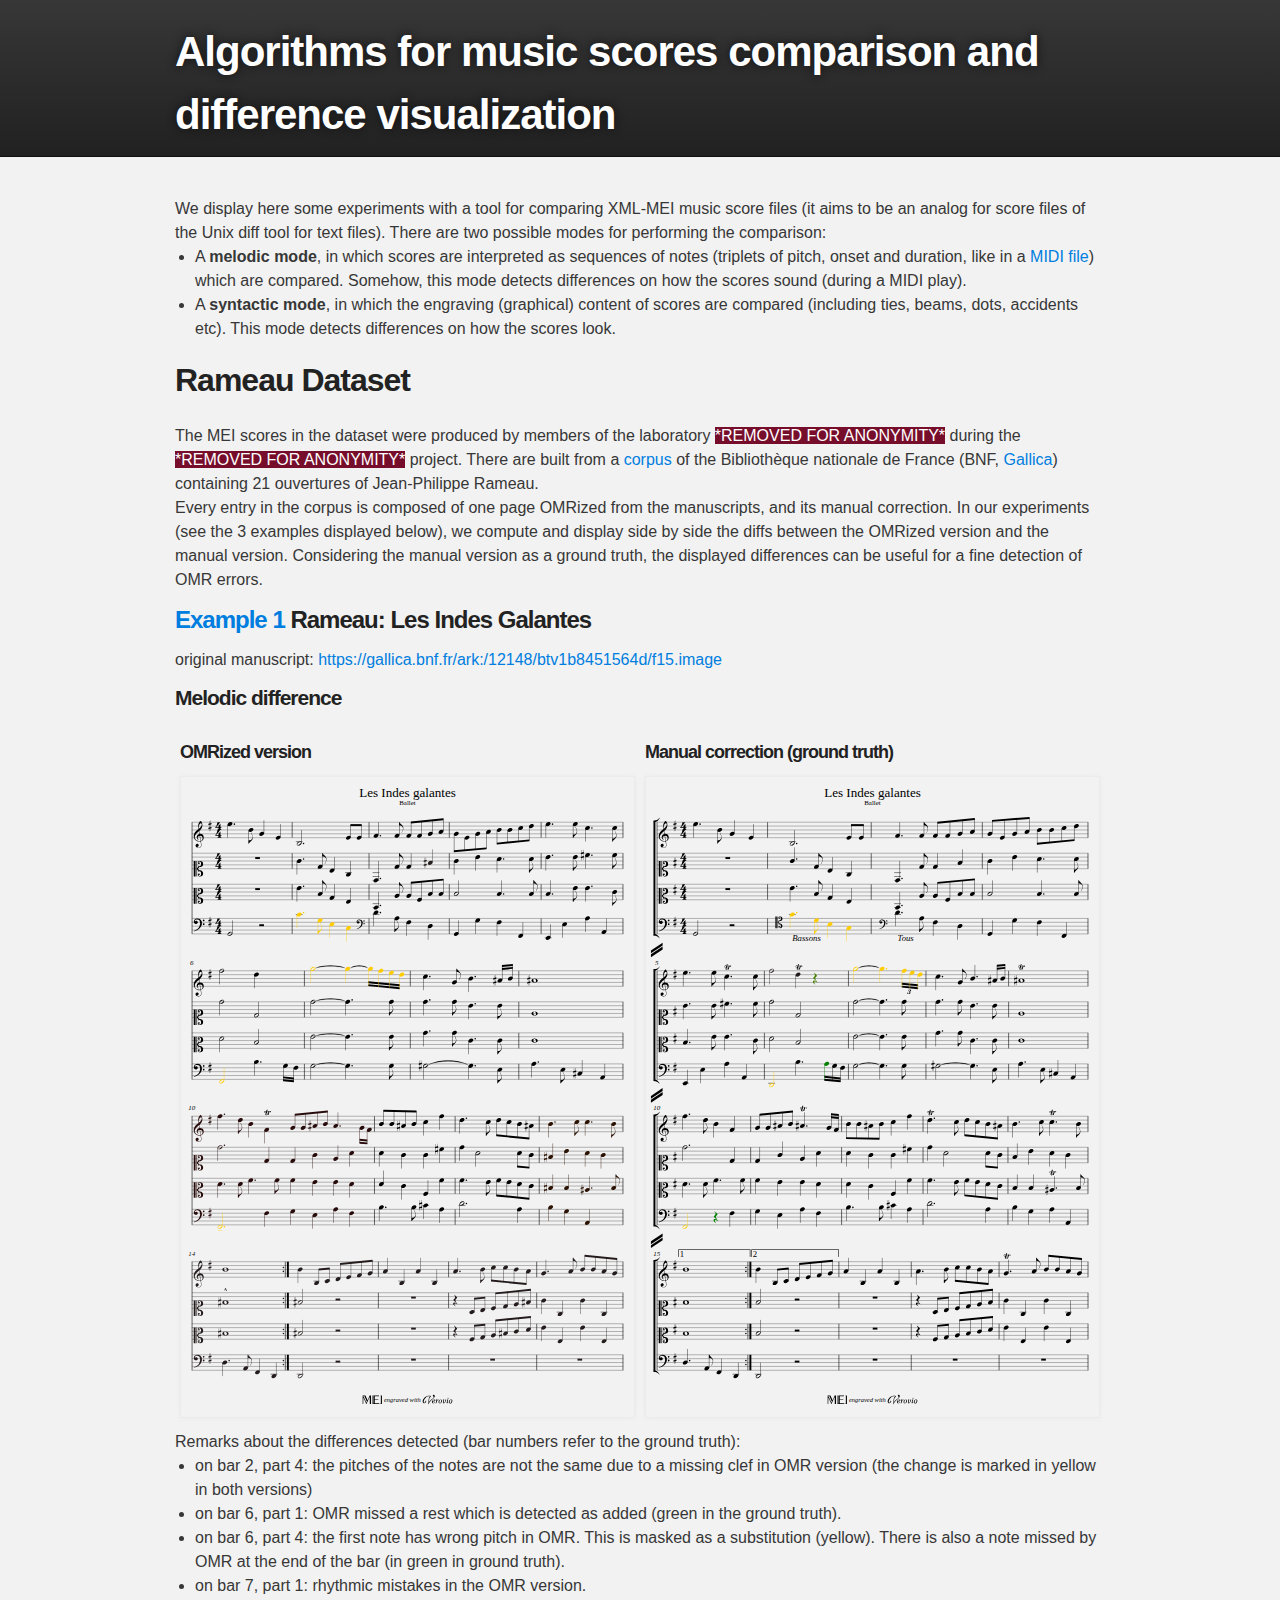
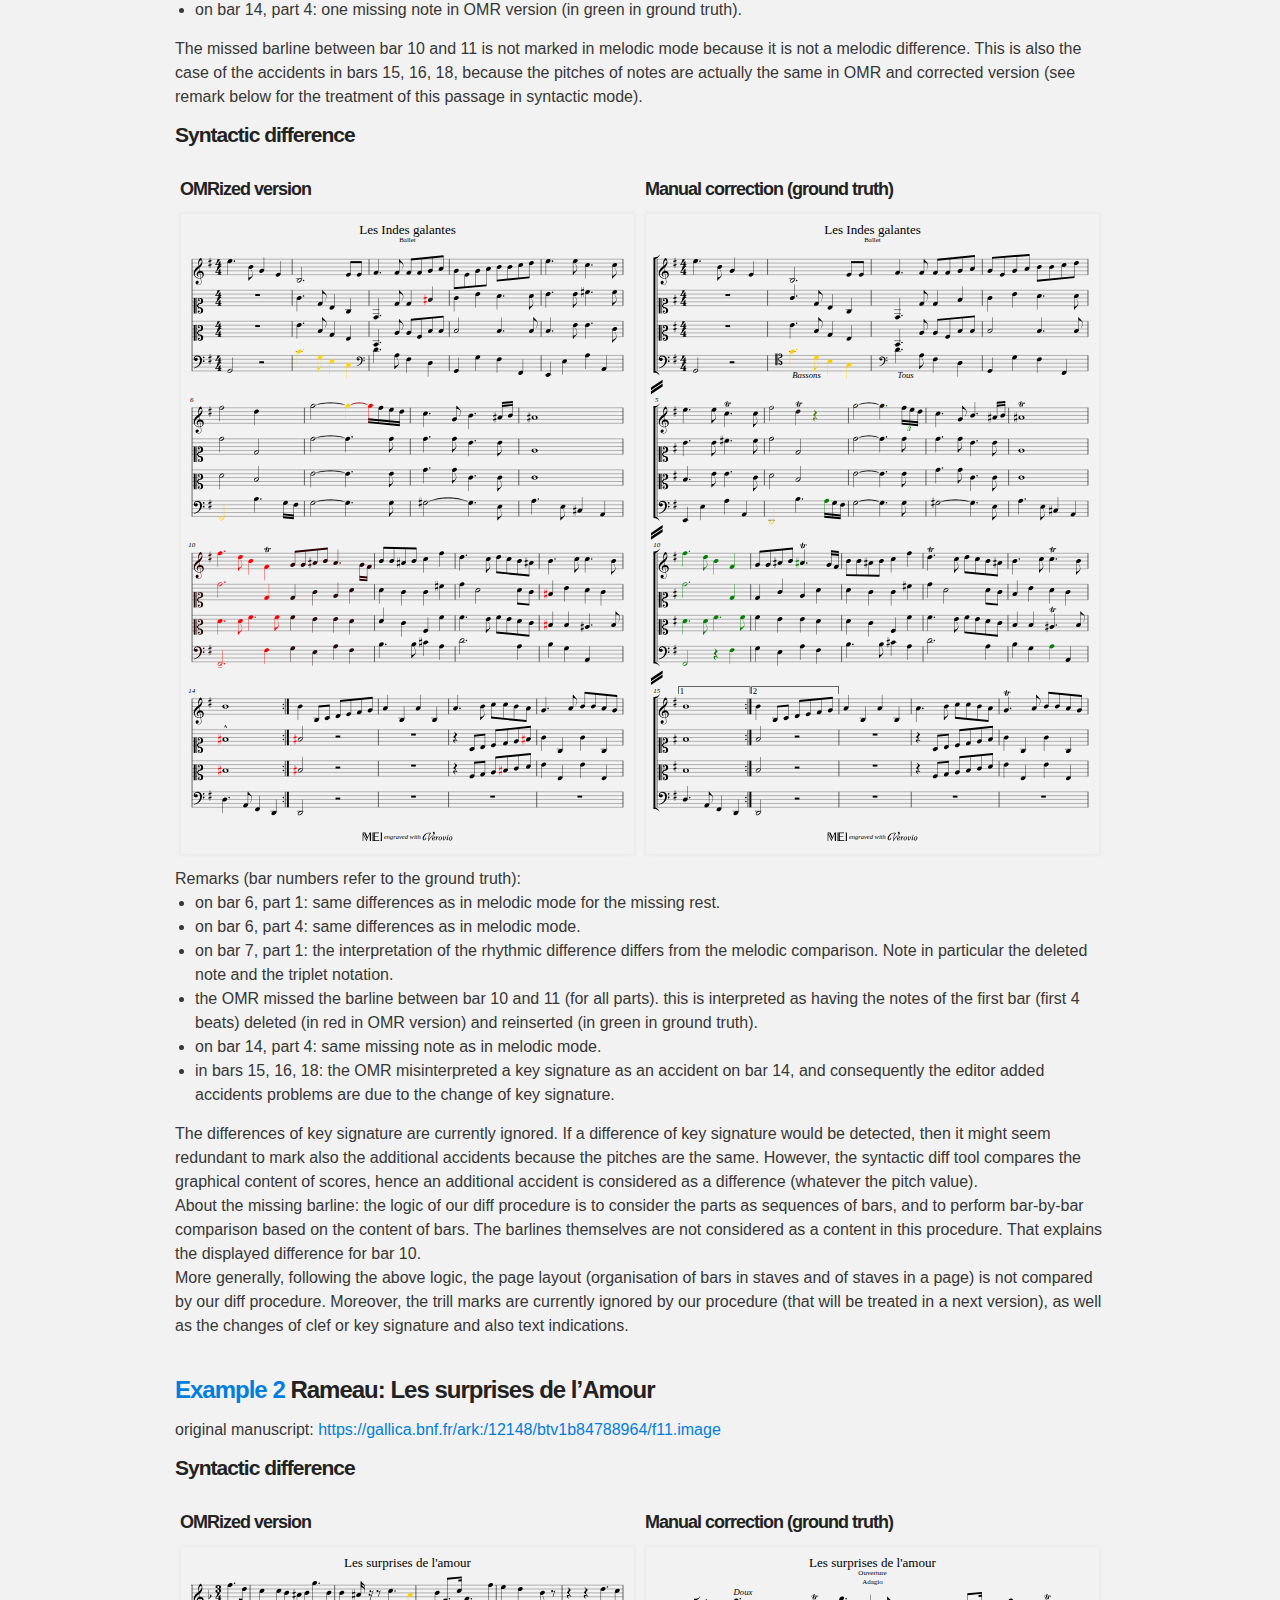
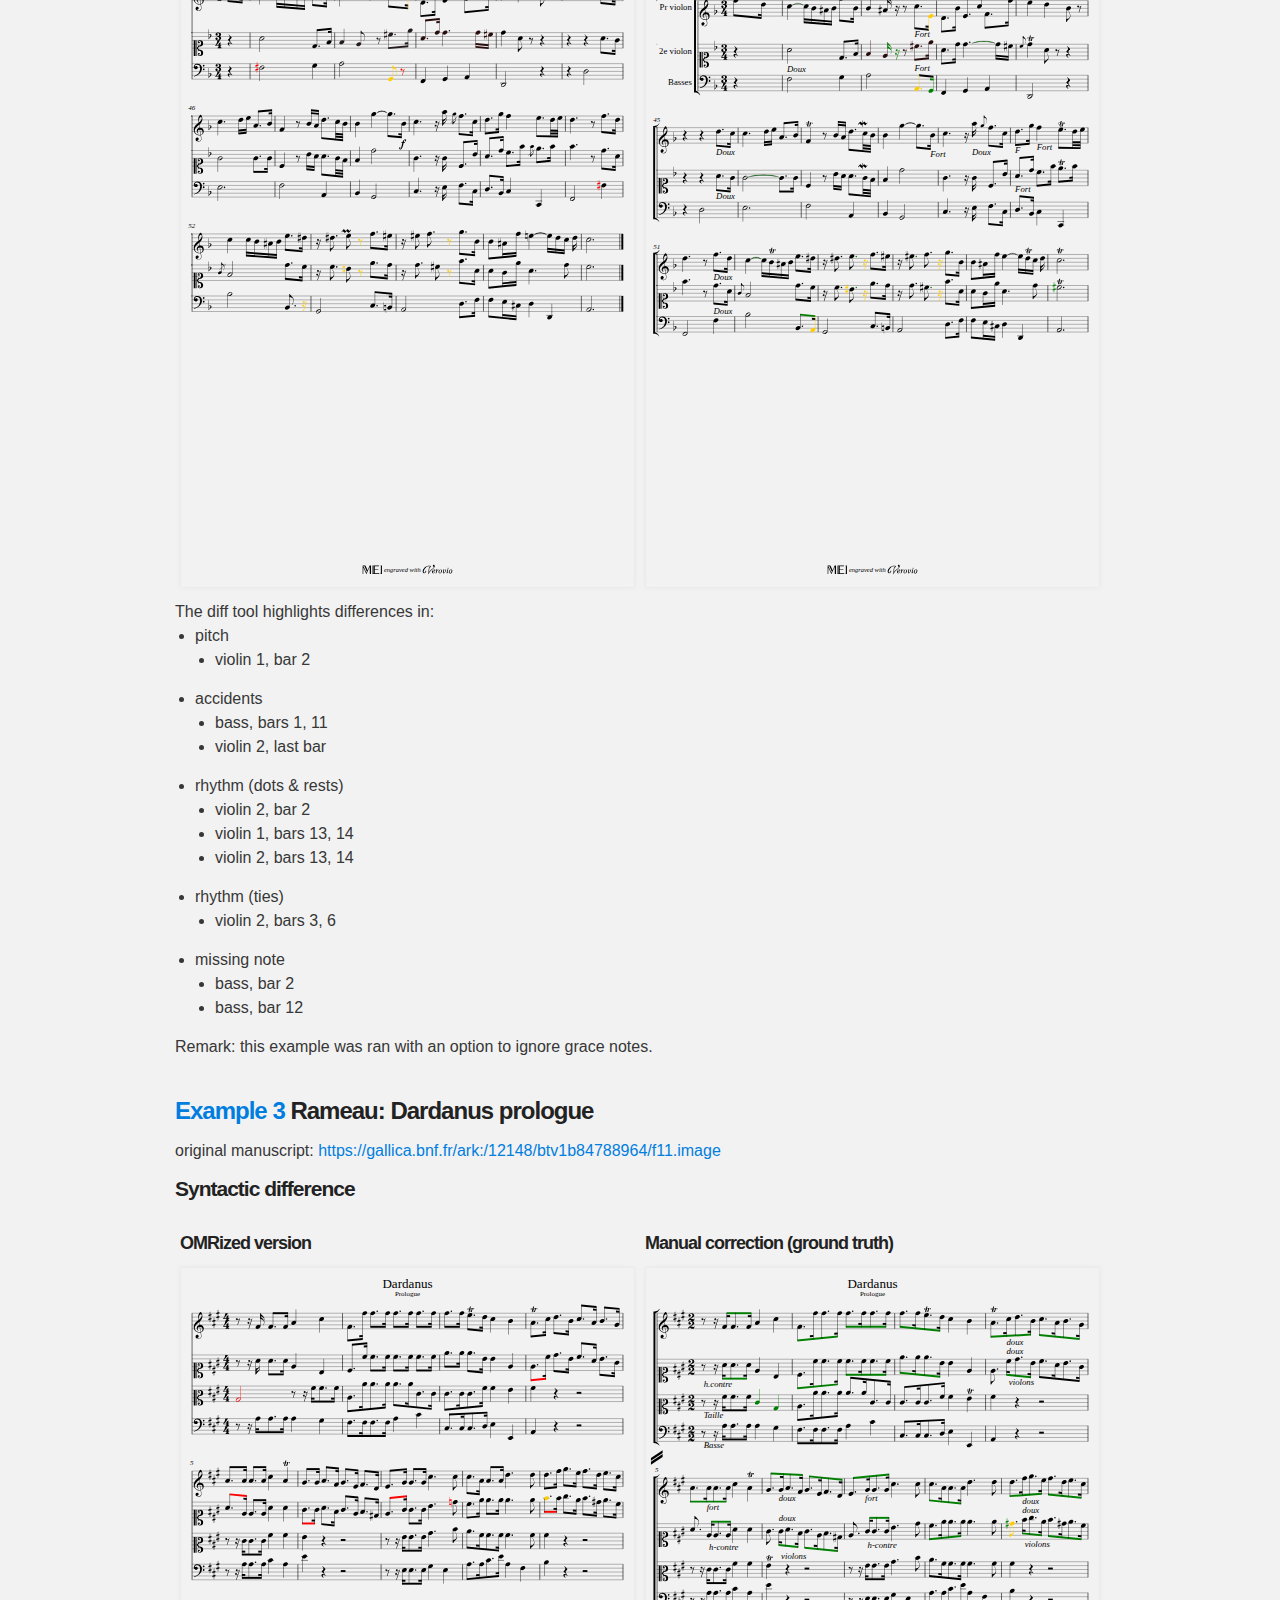
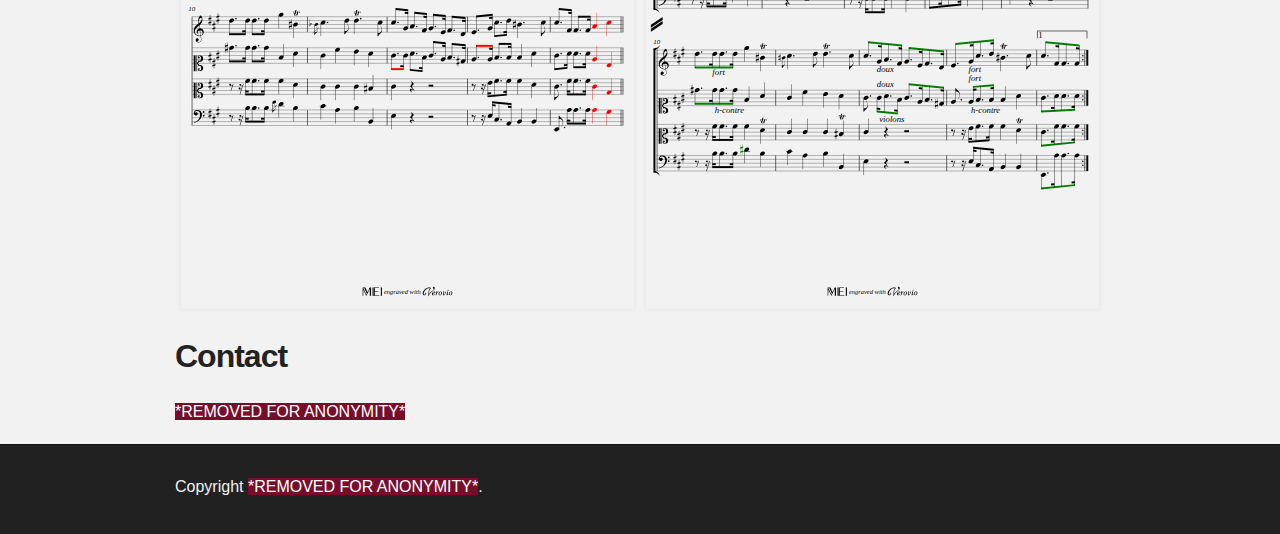
==== index.html @ dfdfa93b "example 3" ====
<!DOCTYPE html>
<html>

  <head>
    <meta charset='utf-8'>
    <meta http-equiv="X-UA-Compatible" content="chrome=1">
    <link rel="stylesheet" type="text/css" media="screen" href="stylesheets/stylesheet.css">
    <link rel="stylesheet" type="text/css" media="screen" href="stylesheets/custom.css">

    <title>Diff for music scores</title>

    <style>
      ul.pub {line-height: 20px;}
      ul.pub li {margin-bottom: 10px;}
      ol.multi-column {float: left; width: 100%; line-height: 10px;}
      ol.multi-column li {float: left; width: 50%; margin-bottom: 10px;}
    </style>

  </head>

  <body>

    <!-- HEADER -->
    <div id="header_wrap" class="outer">
        <header class="inner">
          <h1 id="project_title">Algorithms for music scores comparison and difference visualization</h1>
        </header>
    </div>

    <!-- MAIN CONTENT -->
    <div id="main_content_wrap" class="outer">
      <section id="main_content" class="inner">


We display here some experiments with a tool for comparing XML-MEI music score files 
(it aims to be an analog for score files of the Unix diff tool for text files).
There are two possible modes for performing the comparison: 
<ul>
  <li>A <strong>melodic mode</strong>, in which scores are interpreted as sequences of notes 
      (triplets of pitch, onset and duration, like in a <a href="https://www.midi.org/specifications/item/the-midi-1-0-specification">MIDI file</a>)
      which are compared. Somehow, this mode detects differences on how the scores sound (during a MIDI play).</li>
  <li>A <strong>syntactic mode</strong>, in which the engraving (graphical) content of scores are compared 
    (including ties, beams, dots, accidents etc). 
    This mode detects differences on how the scores look.</li>
</ul>

<h2>Rameau Dataset</h2>
The MEI scores in the dataset were produced by members of 
the laboratory <span class="anonymous">*REMOVED FOR ANONYMITY*</span>
during the <span class="anonymous">*REMOVED FOR ANONYMITY*</span> project.
There are built from a <a href="https://gallica.bnf.fr/html/und/partitions/la-collecte-des-sources-de-rameau">corpus</a>
of the Bibliothèque nationale de France (BNF, <a href="https://gallica.bnf.fr">Gallica</a>) 
containing 21 ouvertures of Jean-Philippe Rameau.<br>

Every entry in the corpus is composed of one page OMRized from the manuscripts, 
and its manual correction. 
In our experiments (see the 3 examples displayed below), 
we compute and display side by side the diffs between the OMRized version and the manual version.
Considering the manual version as a ground truth, 
the displayed differences can be useful for a fine detection of OMR errors.<br>


<h3><span class="example">Example 1</span> Rameau: Les Indes Galantes</h3>
original manuscript: 
<a href="https://gallica.bnf.fr/ark:/12148/btv1b8451564d/f15.image">https://gallica.bnf.fr/ark:/12148/btv1b8451564d/f15.image</a>
     

<h4>Melodic difference</h4>

<div class="ligne">
  <div class="colonne">
  <h5>OMRized version</h5>
  <img src="images/galantes-mel.svg" width="100%" alt="OMR"/>
  </div>
  <div class="colonne">
  <h5>Manual correction (ground truth)</h5>
  <img src="images/galantes_edited-mel.svg" width="100%" alt="edited"/>
  </div>
</div>

Remarks about the differences detected (bar numbers refer to the ground truth):
<ul>         
<li> on bar 2, part 4: the pitches of the notes are not the same due to a missing clef in OMR version (the change is marked in yellow in both versions)
<li> on bar 6, part 1: OMR missed a rest which is detected as added (green in the ground truth).</li>
<li> on bar 6, part 4: the first note has wrong pitch in OMR. This is masked as a substitution (yellow). 
     There is also a note missed by OMR at the end of the bar (in green in ground truth).</li>
<li> on bar 7, part 1: rhythmic mistakes in the OMR version.</li>
<li> on bar 14, part 4: one missing note in OMR version (in green in ground truth).</li>
</ul>     

The missed barline between bar 10 and 11 is not marked in melodic mode because it is not a melodic difference.
This is also the case of the accidents in bars 15, 16, 18, because the pitches of notes are actually the same in OMR and corrected version
(see remark below for the treatment of this passage in syntactic mode).


<h4>Syntactic difference</h4>

<div class="ligne">
  <div class="colonne">
  <h5>OMRized version</h5>
  <img src="images/galantes-syn.svg" width="100%" alt="OMR"/>
  </div>
  <div class="colonne">
  <h5>Manual correction (ground truth)</h5>
  <img src="images/galantes_edited-syn.svg" width="100%" alt="edited"/>
  </div>
</div>


Remarks (bar numbers refer to the ground truth):
<ul>        
<li> on bar 6, part 1: same differences as in melodic mode for the missing rest.</li>
<li> on bar 6, part 4: same differences as in melodic mode.</li>
<li> on bar 7, part 1: the interpretation of the rhythmic difference differs from the melodic comparison. Note in particular the deleted note and the triplet notation. </li>
<li> the OMR missed the barline between bar 10 and 11 (for all parts). this is interpreted as having the notes of the first bar (first 4 beats) deleted (in red in OMR version) and reinserted (in green in ground truth).</li>
<li> on bar 14, part 4: same missing note as in melodic mode.</li>
<li> in bars 15, 16, 18: the OMR misinterpreted a key signature as an accident on bar 14, and consequently the editor added accidents problems are due to the change of key signature.</li>
</ul>        

The differences of key signature are currently ignored. 
If a difference of key signature would be detected, 
then it might seem redundant to mark also the additional accidents because the pitches are the same.
However, the syntactic diff tool compares the graphical content of scores, 
hence an additional accident is considered as a difference (whatever the pitch value).<br>

About the missing barline: 
the logic of  our diff procedure is to consider the parts as sequences of bars, and to perform bar-by-bar comparison based on the content of bars. The barlines themselves are not considered as a content in this procedure.
That explains the displayed difference for bar 10.<br>
        
More generally, following the above logic, 
the page layout (organisation of bars in staves and of staves in a page) 
is not compared by our diff procedure.

Moreover, the trill marks are currently ignored by our procedure (that will be treated in a next version), 
as well as the changes of clef or key signature and also text indications.<br>
<br>



<h3><span class="example">Example 2</span> Rameau: Les surprises de l’Amour</h3>
original manuscript: 
<a href="https://gallica.bnf.fr/ark:/12148/btv1b84788964/f11.image">https://gallica.bnf.fr/ark:/12148/btv1b84788964/f11.image</a>

<h4>Syntactic difference</h4>

<div class="ligne">
  <div class="colonne">
  <h5>OMRized version</h5>
  <img src="images/amour-syn.svg" width="100%" alt="OMR"/>
  </div>
  <div class="colonne">
  <h5>Manual correction (ground truth)</h5>
  <img src="images/amour_edited-syn.svg" width="100%" alt="edited"/>
  </div>
</div>

The diff tool highlights differences in:
<ul>        
  <li> pitch
      <ul>
      <li> violin 1, bar 2</li>
      </ul>
  </li>
  <li> accidents
      <ul>
      <li> bass, bars 1, 11</li>
      <li> violin 2, last bar</li>
      </ul>
  </li>
  <li> rhythm (dots & rests)
      <ul>
      <li> violin 2, bar 2</li>
      <li> violin 1, bars 13, 14</li>
      <li> violin 2, bars 13, 14</li>
      </ul>
  </li>

  <li> rhythm (ties)
      <ul>
      <li> violin 2, bars 3, 6</li>
      </ul>
  </li>
      
  <li> missing note
      <ul>
      <li>  bass, bar 2</li>
      <li> bass, bar 12</li>
      </ul>
  </li>
</ul>


Remark: 
this example was ran with an option to ignore grace notes.<br>
<br>



<h3><span class="example">Example 3</span> Rameau: Dardanus prologue</h3>
original manuscript: 
<a href="https://gallica.bnf.fr/ark:/12148/btv1b84788964/f11.image">https://gallica.bnf.fr/ark:/12148/btv1b84788964/f11.image</a>

<h4>Syntactic difference</h4>

<div class="ligne">
  <div class="colonne">
  <h5>OMRized version</h5>
  <img src="images/dardanus-syn.svg" width="100%" alt="OMR"/>
  </div>
  <div class="colonne">
  <h5>Manual correction (ground truth)</h5>
  <img src="images/dardanus_edited-syn.svg" width="100%" alt="edited"/>
  </div>
</div>





        
<h2>Contact</h2>
<span class="anonymous">*REMOVED FOR ANONYMITY*</span>

</section>
</div>

<!-- FOOTER  -->
<div id="footer_wrap" class="outer">
<footer class="inner">
<p class="copyright">Copyright <span class="anonymous">*REMOVED FOR ANONYMITY*</span>.</p>
</footer>
</div>

</body>
</html>
---- stylesheets/stylesheet.css ----
/*******************************************************************************
Slate Theme for GitHub Pages
by Jason Costello, @jsncostello
*******************************************************************************/

@import url(github-light.css);

/*******************************************************************************
MeyerWeb Reset
*******************************************************************************/

html, body, div, span, applet, object, iframe,
h1, h2, h3, h4, h5, h6, p, blockquote, pre,
a, abbr, acronym, address, big, cite, code,
del, dfn, em, img, ins, kbd, q, s, samp,
small, strike, strong, sub, sup, tt, var,
b, u, i, center,
dl, dt, dd, ol, ul, li,
fieldset, form, label, legend,
table, caption, tbody, tfoot, thead, tr, th, td,
article, aside, canvas, details, embed,
figure, figcaption, footer, header, hgroup,
menu, nav, output, ruby, section, summary,
time, mark, audio, video {
  margin: 0;
  padding: 0;
  border: 0;
  font: inherit;
  vertical-align: baseline;
}

/* HTML5 display-role reset for older browsers */
article, aside, details, figcaption, figure,
footer, header, hgroup, menu, nav, section {
  display: block;
}

ol, ul {
  list-style: none;
}

table {
  border-collapse: collapse;
  border-spacing: 0;
}

/*******************************************************************************
Theme Styles
*******************************************************************************/

body {
  box-sizing: border-box;
  color:#373737;
  background: #212121;
  font-size: 16px;
  font-family: 'Myriad Pro', Calibri, Helvetica, Arial, sans-serif;
  line-height: 1.5;
  -webkit-font-smoothing: antialiased;
}

h1, h2, h3, h4, h5, h6 {
  margin: 10px 0;
  font-weight: 700;
  color:#222222;
  font-family: 'Lucida Grande', 'Calibri', Helvetica, Arial, sans-serif;
  letter-spacing: -1px;
}

h1 {
  font-size: 36px;
  font-weight: 700;
}

h2 {
  padding-bottom: 10px;
  font-size: 32px;
  background: url('../images/bg_hr.png') repeat-x bottom;
}

h3 {
  font-size: 24px;
}

h4 {
  font-size: 21px;
}

h5 {
  font-size: 18px;
}

h6 {
  font-size: 16px;
}

p {
  margin: 10px 0 15px 0;
}

footer p {
  color: #f2f2f2;
}

a {
  text-decoration: none;
  color: #007edf;
  text-shadow: none;

  transition: color 0.5s ease;
  transition: text-shadow 0.5s ease;
  -webkit-transition: color 0.5s ease;
  -webkit-transition: text-shadow 0.5s ease;
  -moz-transition: color 0.5s ease;
  -moz-transition: text-shadow 0.5s ease;
  -o-transition: color 0.5s ease;
  -o-transition: text-shadow 0.5s ease;
  -ms-transition: color 0.5s ease;
  -ms-transition: text-shadow 0.5s ease;
}

a:hover, a:focus {text-decoration: underline;}

footer a {
  color: #F2F2F2;
  text-decoration: underline;
}

em {
  font-style: italic;
}

strong {
  font-weight: bold;
}

img {
  position: relative;
  margin: 0 auto;
  max-width: 900px;
  padding: 0px;
  margin: 0px 30px 0px 0px;
  border: 1px solid #ebebeb;

  box-shadow: 0 0 5px #ebebeb;
  -webkit-box-shadow: 0 0 5px #ebebeb;
  -moz-box-shadow: 0 0 5px #ebebeb;
  -o-box-shadow: 0 0 5px #ebebeb;
  -ms-box-shadow: 0 0 5px #ebebeb;
}

p img {
  display: inline;
  margin: 0;
  padding: 0;
  vertical-align: middle;
  text-align: center;
  border: none;
}

pre, code {
  width: 100%;
  color: #222;
  background-color: #fff;

  font-family: Monaco, "Bitstream Vera Sans Mono", "Lucida Console", Terminal, monospace;
  font-size: 14px;

  border-radius: 2px;
  -moz-border-radius: 2px;
  -webkit-border-radius: 2px;
}

pre {
  width: 100%;
  padding: 10px;
  box-shadow: 0 0 10px rgba(0,0,0,.1);
  overflow: auto;
}

code {
  padding: 3px;
  margin: 0 3px;
  box-shadow: 0 0 10px rgba(0,0,0,.1);
}

pre code {
  display: block;
  box-shadow: none;
}

blockquote {
  color: #666;
  margin-bottom: 20px;
  padding: 0 0 0 20px;
  border-left: 3px solid #bbb;
}


ul, ol, dl {
  margin-bottom: 15px
}

ul {
  list-style-position: inside;
  list-style: disc;
  padding-left: 20px;
}

ol {
  list-style-position: inside;
  list-style: decimal;
  padding-left: 20px;
}

dl dt {
  font-weight: bold;
}

dl dd {
  padding-left: 20px;
  font-style: italic;
}

dl p {
  padding-left: 20px;
  font-style: italic;
}

hr {
  height: 1px;
  margin-bottom: 5px;
  border: none;
  background: url('../images/bg_hr.png') repeat-x center;
}

table {
  border: 1px solid #373737;
  margin-bottom: 20px;
  text-align: left;
 }

th {
  font-family: 'Lucida Grande', 'Helvetica Neue', Helvetica, Arial, sans-serif;
  padding: 10px;
  background: #373737;
  color: #fff;
 }

td {
  padding: 10px;
  border: 1px solid #373737;
 }

form {
  background: #f2f2f2;
  padding: 20px;
}

/*******************************************************************************
Full-Width Styles
*******************************************************************************/

.outer {
  width: 100%;
}

.inner {
  position: relative;
  max-width: 950px;
  padding: 20px 10px;
  margin: 0 auto;
}

#forkme_banner {
  display: block;
  position: absolute;
  top:0;
  right: 10px;
  z-index: 10;
  padding: 10px 50px 10px 10px;
  color: #fff;
  background: url('../images/blacktocat.png') #0090ff no-repeat 95% 50%;
  font-weight: 700;
  box-shadow: 0 0 10px rgba(0,0,0,.5);
  border-bottom-left-radius: 2px;
  border-bottom-right-radius: 2px;
}

#header_wrap {
  background: #212121;
  background: -moz-linear-gradient(top, #373737, #212121);
  background: -webkit-linear-gradient(top, #373737, #212121);
  background: -ms-linear-gradient(top, #373737, #212121);
  background: -o-linear-gradient(top, #373737, #212121);
  background: linear-gradient(top, #373737, #212121);
}

#header_wrap .inner {
  padding: 20px 10px 10px 10px;
}

#project_title {
  margin: 0;
  color: #fff;
  font-size: 42px;
  font-weight: 700;
  text-shadow: #111 0px 0px 10px;
}

#project_tagline {
  color: #fff;
  font-size: 24px;
  font-weight: 300;
  background: none;
  text-shadow: #111 0px 0px 10px;
}

#downloads {
  position: absolute;
  width: 210px;
  z-index: 10;
  bottom: -40px;
  right: 0;
  height: 70px;
  background: url('../images/icon_download.png') no-repeat 0% 90%;
}

.zip_download_link {
  display: block;
  float: right;
  width: 90px;
  height:70px;
  text-indent: -5000px;
  overflow: hidden;
  background: url(../images/sprite_download.png) no-repeat bottom left;
}

.tar_download_link {
  display: block;
  float: right;
  width: 90px;
  height:70px;
  text-indent: -5000px;
  overflow: hidden;
  background: url(../images/sprite_download.png) no-repeat bottom right;
  margin-left: 10px;
}

.zip_download_link:hover {
  background: url(../images/sprite_download.png) no-repeat top left;
}

.tar_download_link:hover {
  background: url(../images/sprite_download.png) no-repeat top right;
}

#main_content_wrap {
  background: #f2f2f2;
  border-top: 1px solid #111;
  border-bottom: 1px solid #111;
}

#main_content {
  padding-top: 40px;
}

#footer_wrap {
  background: #212121;
}



/*******************************************************************************
Small Device Styles
*******************************************************************************/

@media screen and (max-width: 900px) {
  body {
    font-size:14px;
  }

  #downloads {
    display: none;
  }

  .inner {
    min-width: 320px;
    max-width: 1000px;
  }

  #project_title {
  font-size: 32px;
  }

  h1 {
    font-size: 28px;
  }

  h2 {
    font-size: 24px;
  }

  h3 {
    font-size: 21px;
  }

  h4 {
    font-size: 18px;
  }

  h5 {
    font-size: 14px;
  }

  h6 {
    font-size: 12px;
  }

  code, pre {
    min-width: 320px;
    max-width: 1000px;
    font-size: 11px;
  }

}
---- stylesheets/custom.css ----
.anonymous {
  background-color:#760E2B; 
  color:white;
}

.example {
  color:#007edf;
}

/* Three image containers (use 25% for four, and 50% for two, etc) */
.colonne {
  float: left;
  width: 50%;
  padding: 5px;
}

/* Clear floats after image containers */
.ligne::after {
  content: "";
  clear: both;
  display: table;
} 

* {
  box-sizing: border-box;
}
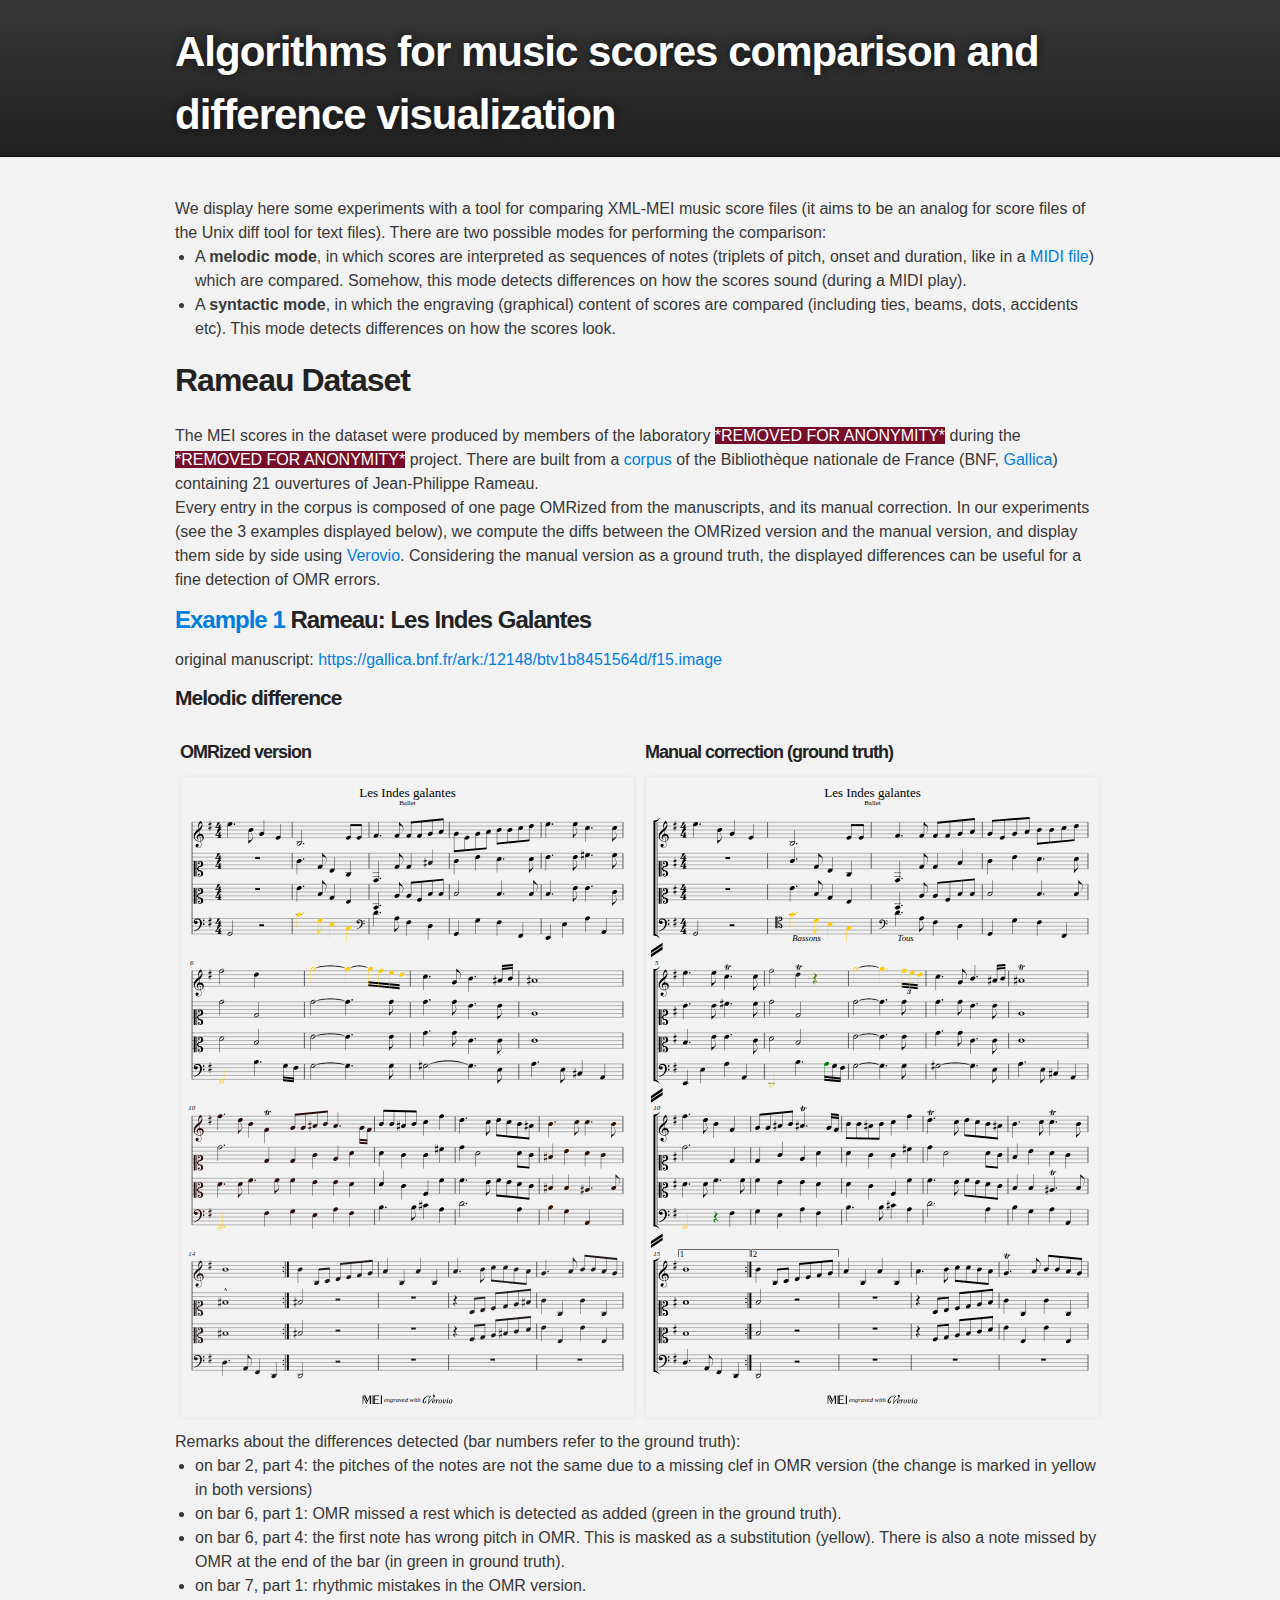
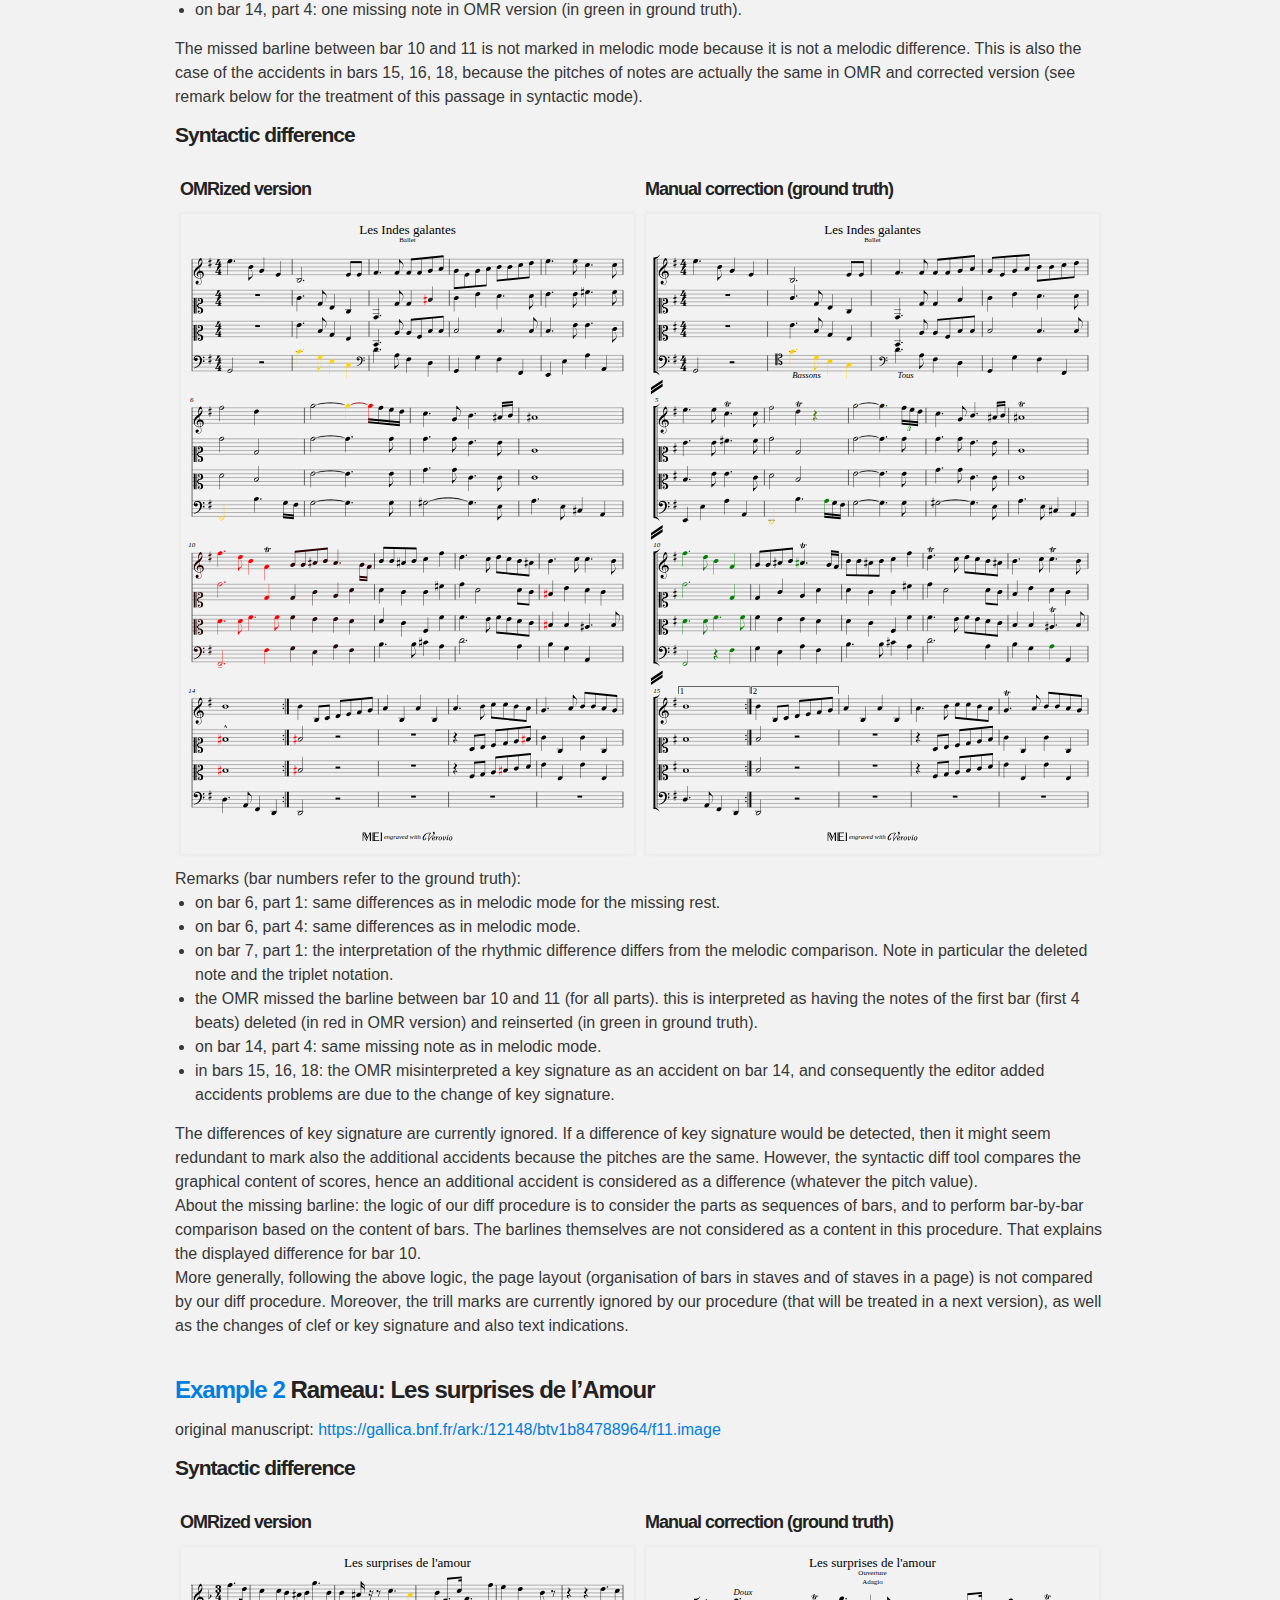
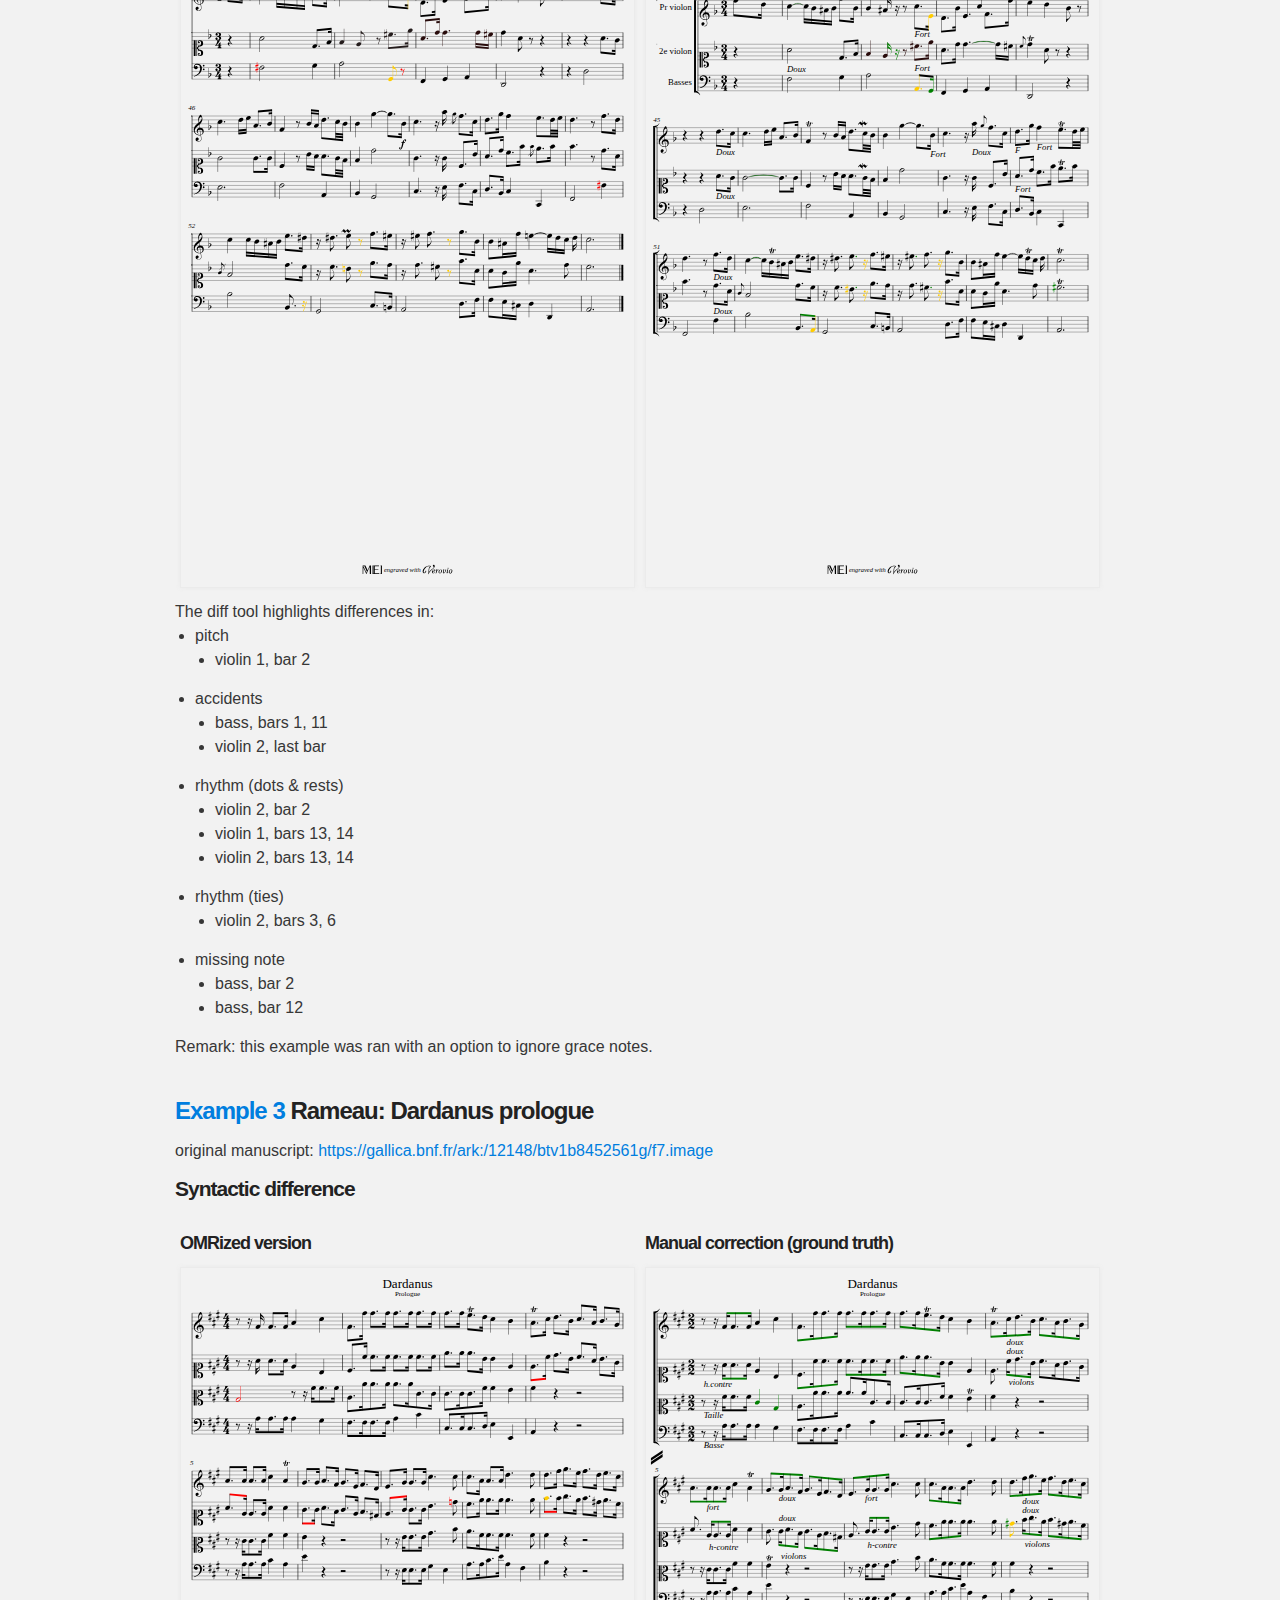
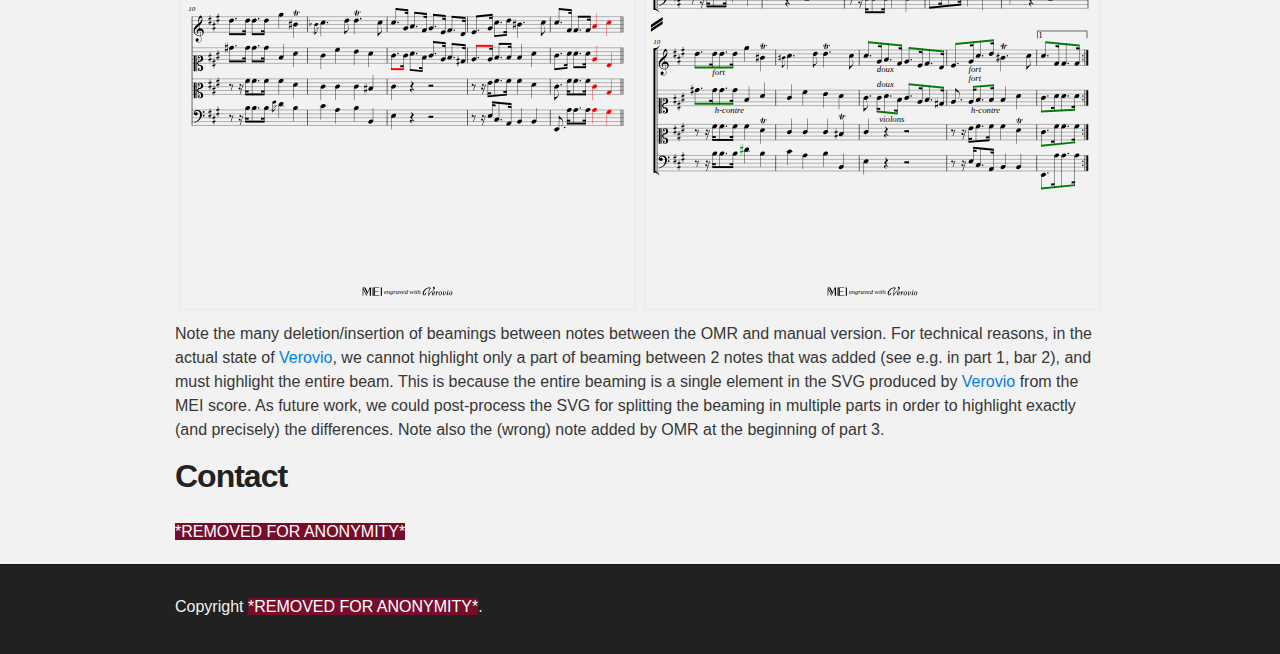
==== commit f1e121b4: "example 3" ====
--- a/index.html
+++ b/index.html
@@ -55,7 +55,8 @@
 Every entry in the corpus is composed of one page OMRized from the manuscripts, 
 and its manual correction. 
 In our experiments (see the 3 examples displayed below), 
-we compute and display side by side the diffs between the OMRized version and the manual version.
+we compute the diffs between the OMRized version and the manual version, 
+and display them side by side using <a href="https://www.verovio.org"> Verovio</a>.
 Considering the manual version as a ground truth, 
 the displayed differences can be useful for a fine detection of OMR errors.<br>
 
@@ -198,7 +199,7 @@
 
 <h3><span class="example">Example 3</span> Rameau: Dardanus prologue</h3>
 original manuscript: 
-<a href="https://gallica.bnf.fr/ark:/12148/btv1b84788964/f11.image">https://gallica.bnf.fr/ark:/12148/btv1b84788964/f11.image</a>
+<a href="https://gallica.bnf.fr/ark:/12148/btv1b8452561g/f7.image">https://gallica.bnf.fr/ark:/12148/btv1b8452561g/f7.image</a>
 
 <h4>Syntactic difference</h4>
 
@@ -213,6 +214,15 @@
   </div>
 </div>
 
+Note the many deletion/insertion of beamings between notes between the OMR and manual version.
+For technical reasons, in the actual state of <a href="https://www.verovio.org"> Verovio</a>, 
+we cannot highlight only a part of beaming between 2 notes that was added (see e.g. in part 1, bar 2), 
+and must highlight the entire beam. 
+This is because the entire beaming is a single element in the SVG produced by <a href="https://www.verovio.org"> Verovio</a> from the MEI score. 
+As future work, we could post-process the SVG 
+for splitting the beaming in multiple parts in order to highlight exactly (and precisely) the differences.
+
+Note also the (wrong) note added by OMR at the beginning of part 3.
 
 
 
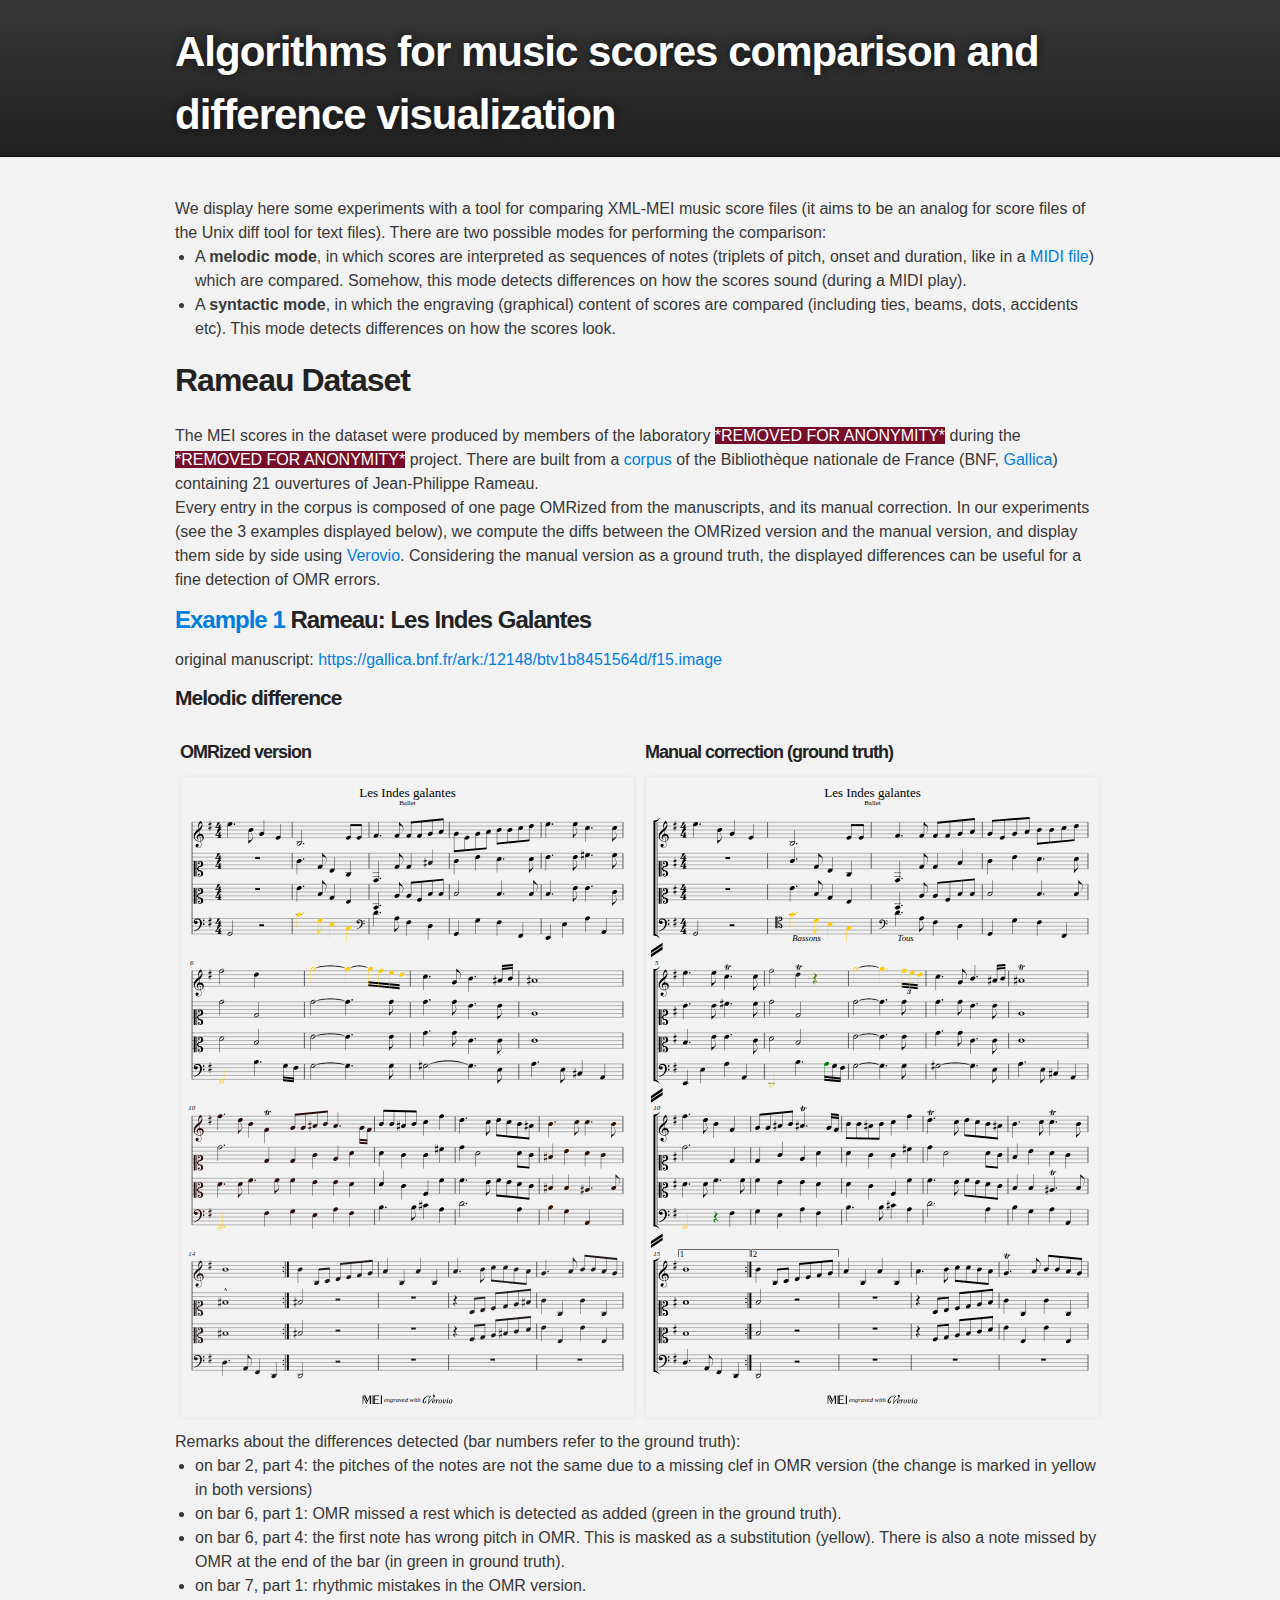
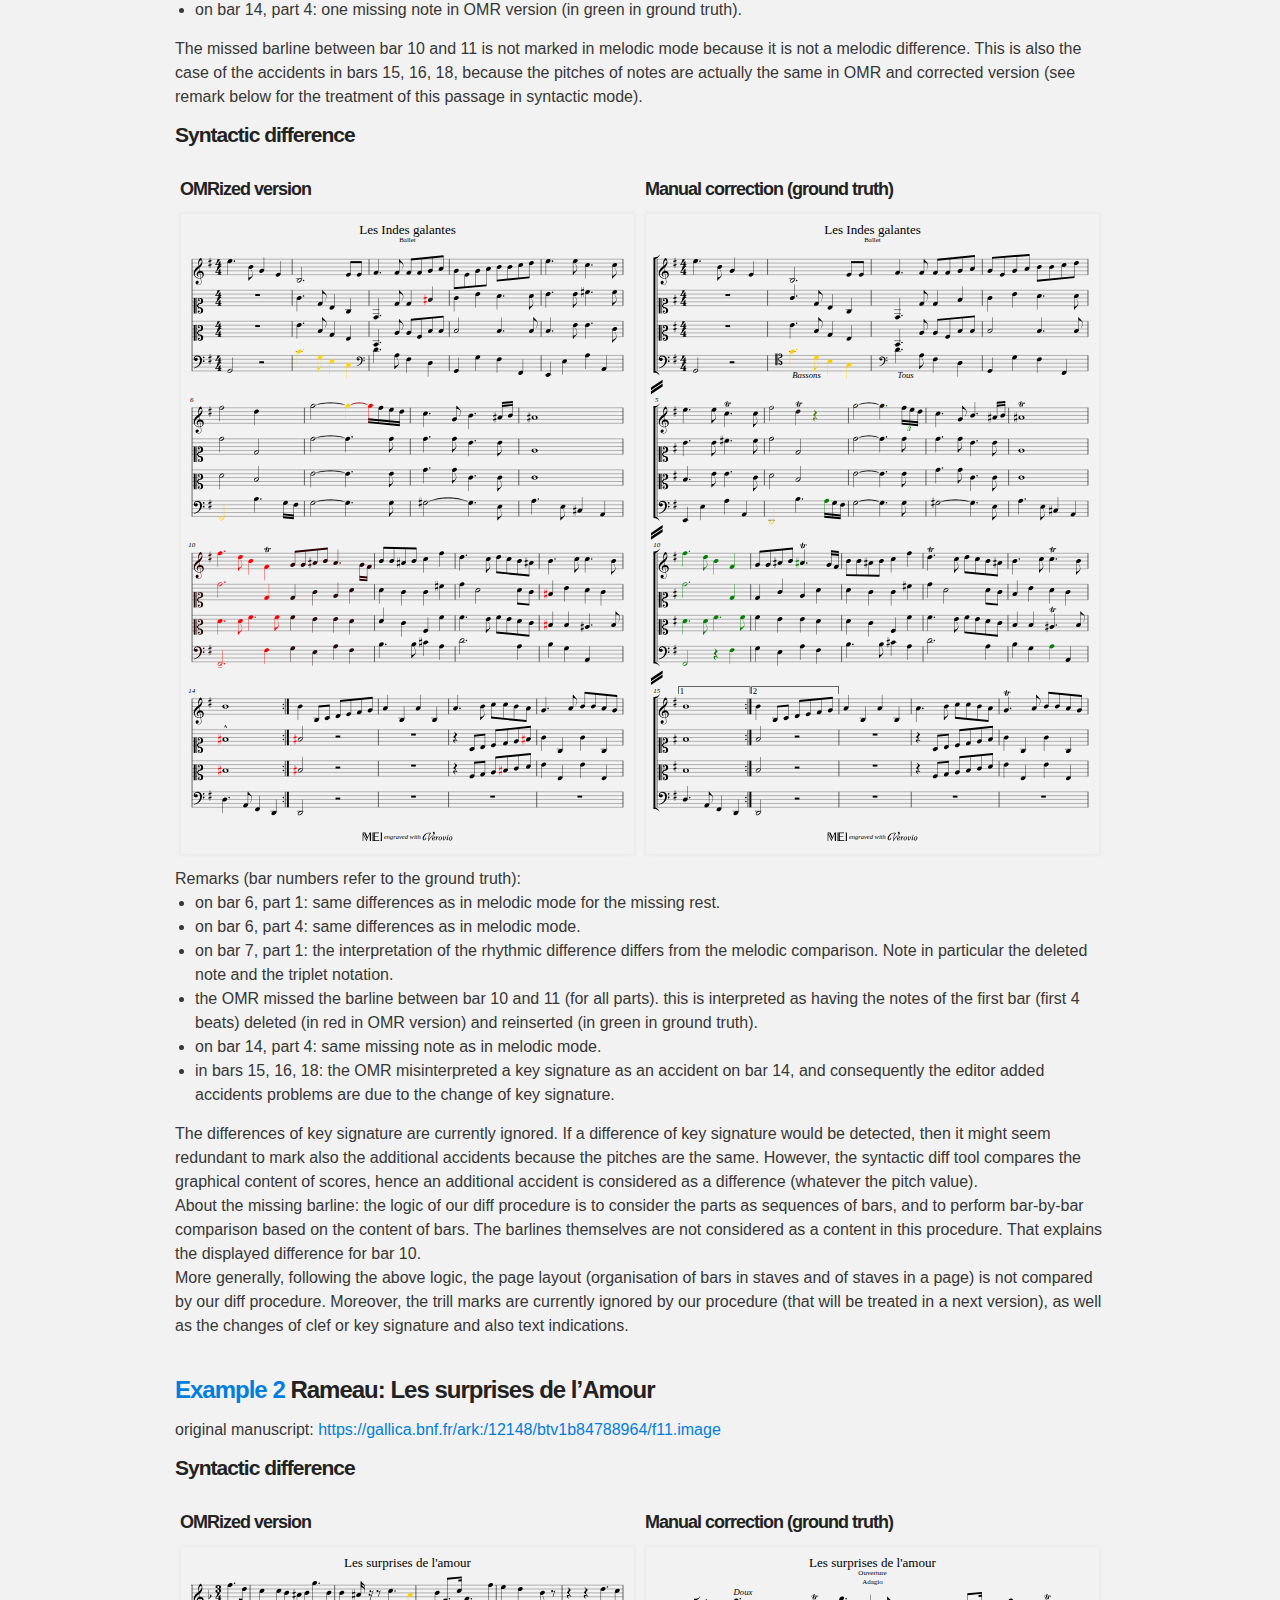
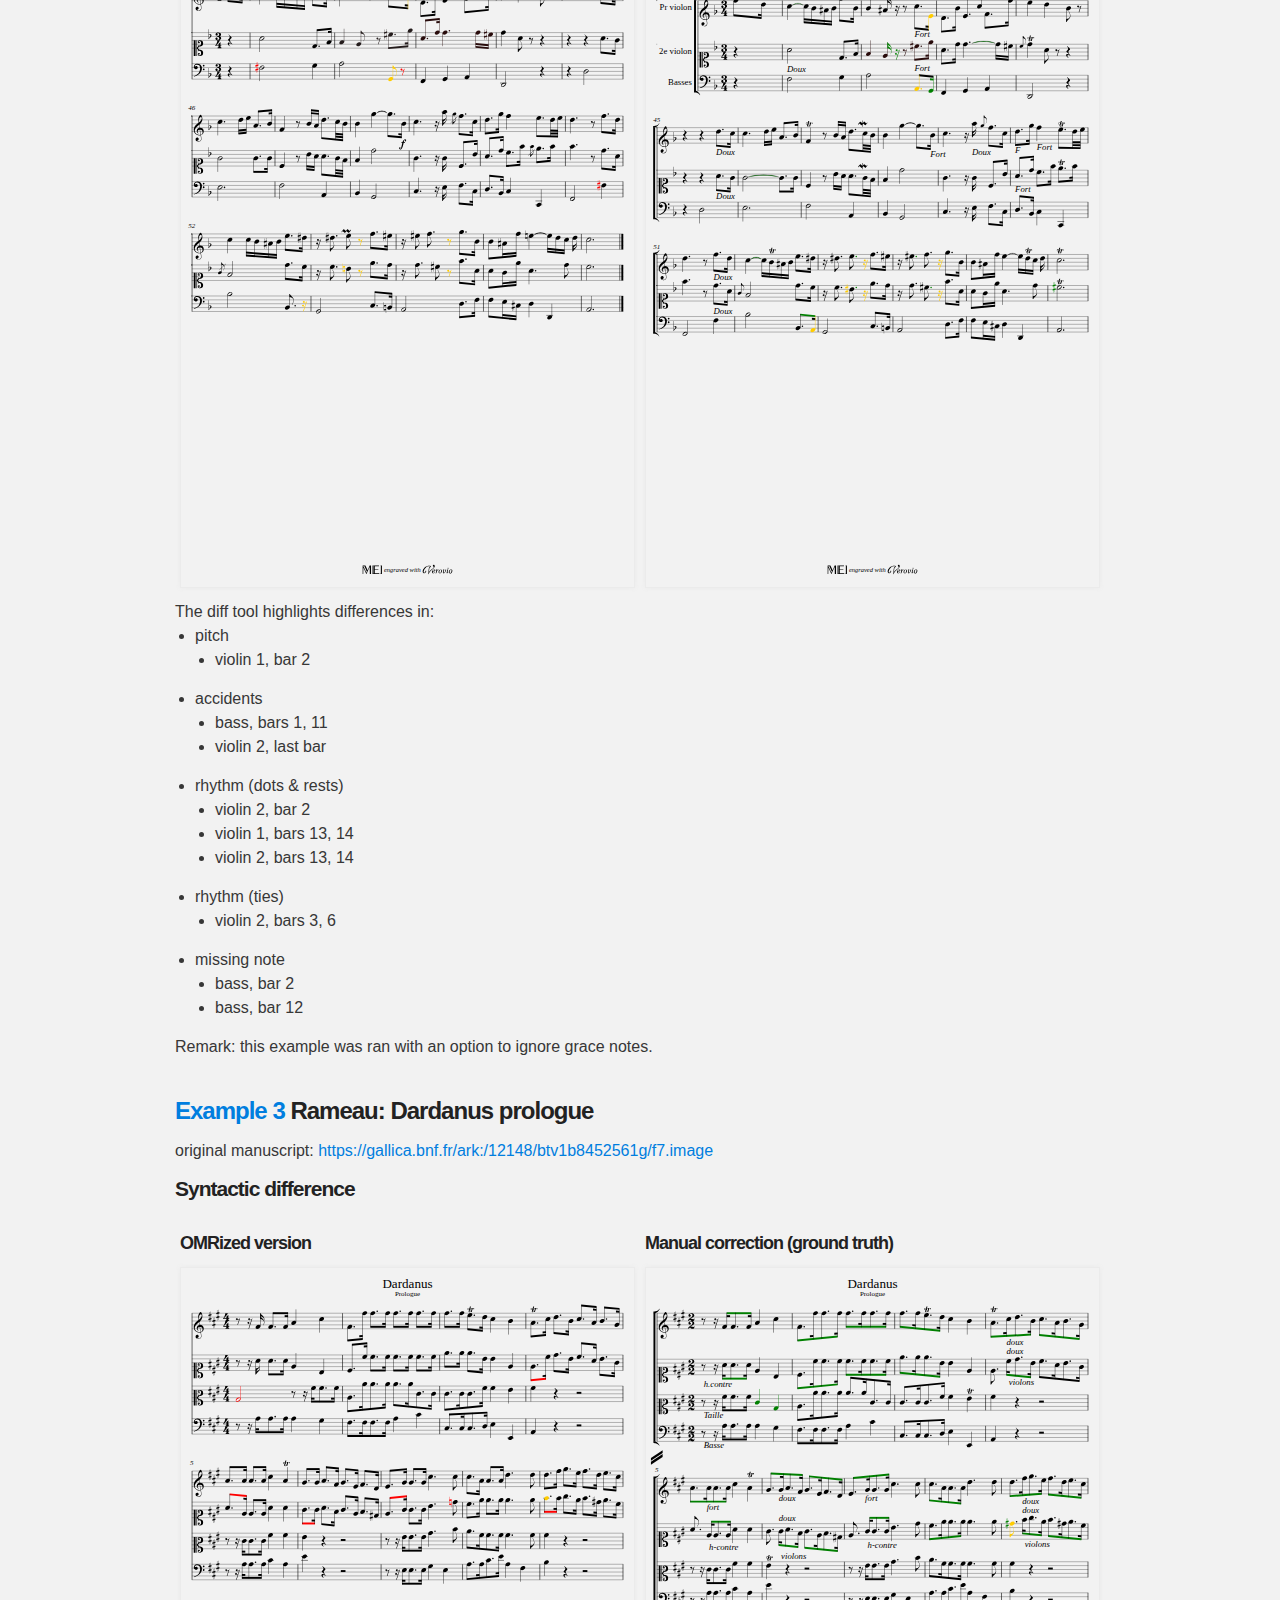
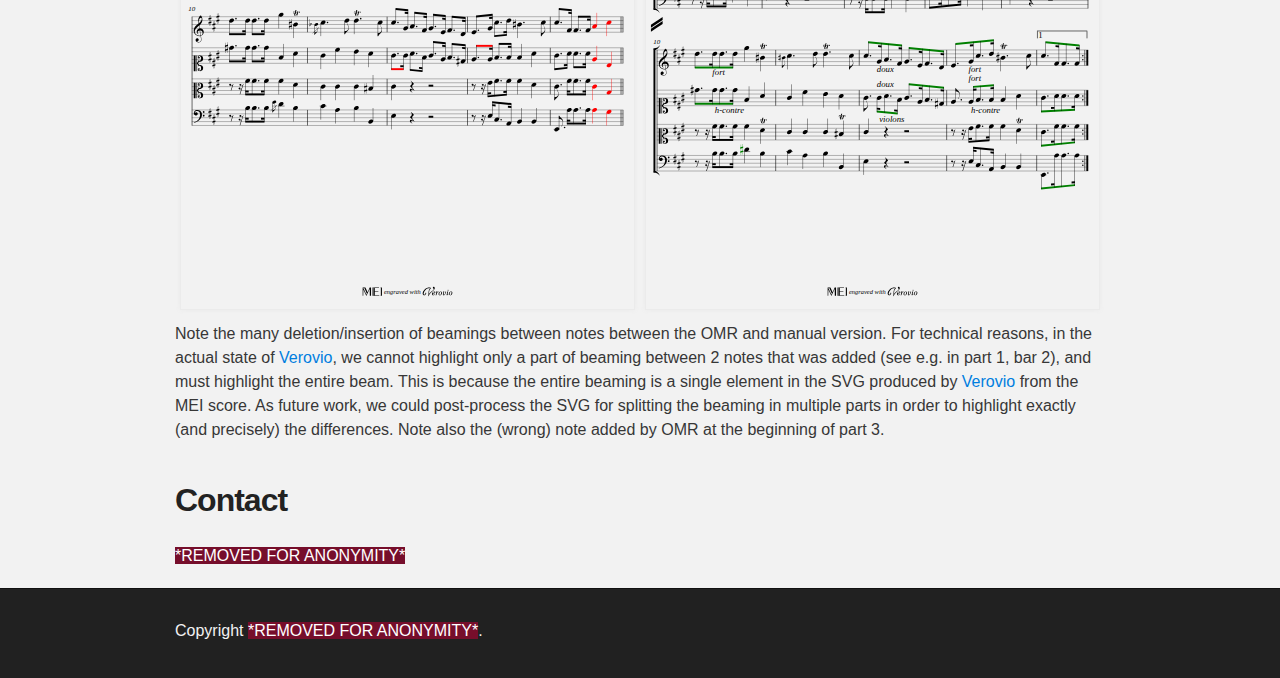
==== commit dcaf2a7f: "example 3" ====
--- a/index.html
+++ b/index.html
@@ -222,8 +222,8 @@
 As future work, we could post-process the SVG 
 for splitting the beaming in multiple parts in order to highlight exactly (and precisely) the differences.
 
-Note also the (wrong) note added by OMR at the beginning of part 3.
-
+Note also the (wrong) note added by OMR at the beginning of part 3.<br>
+<br>
 
 
 
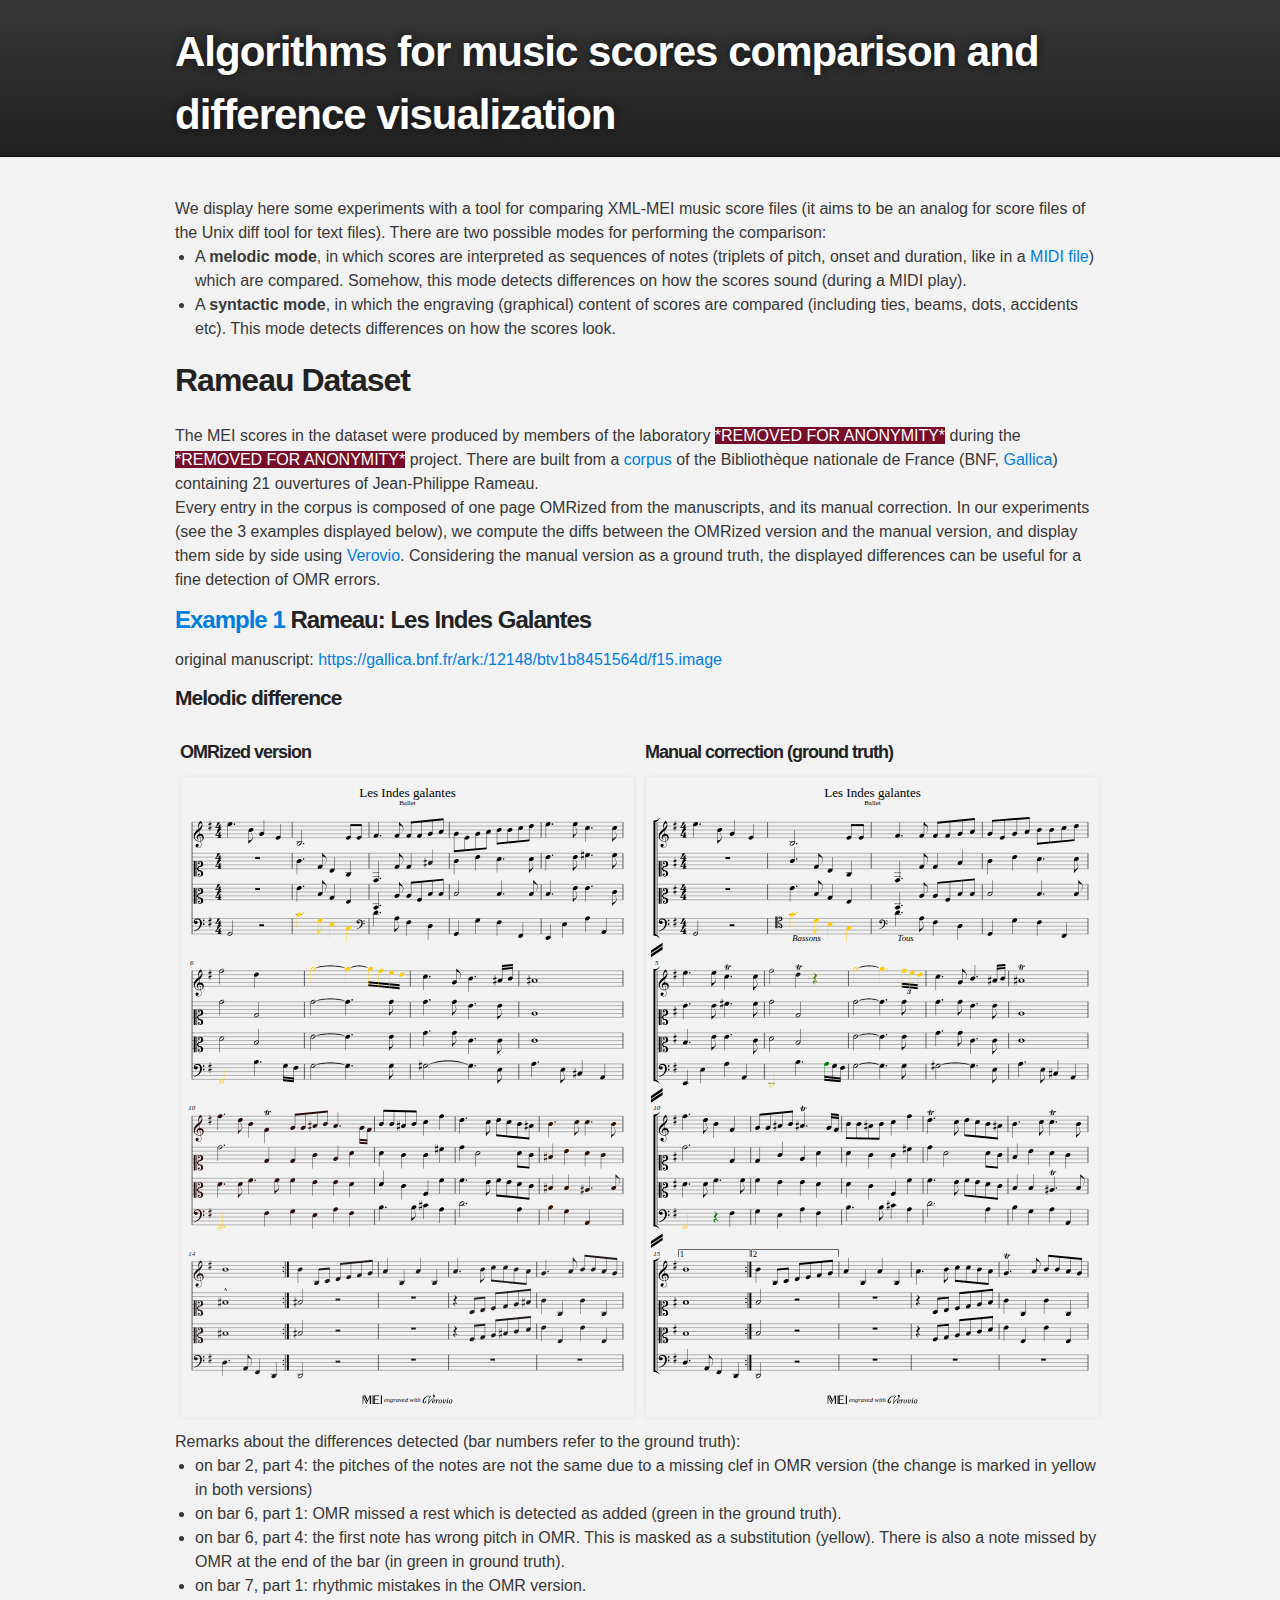
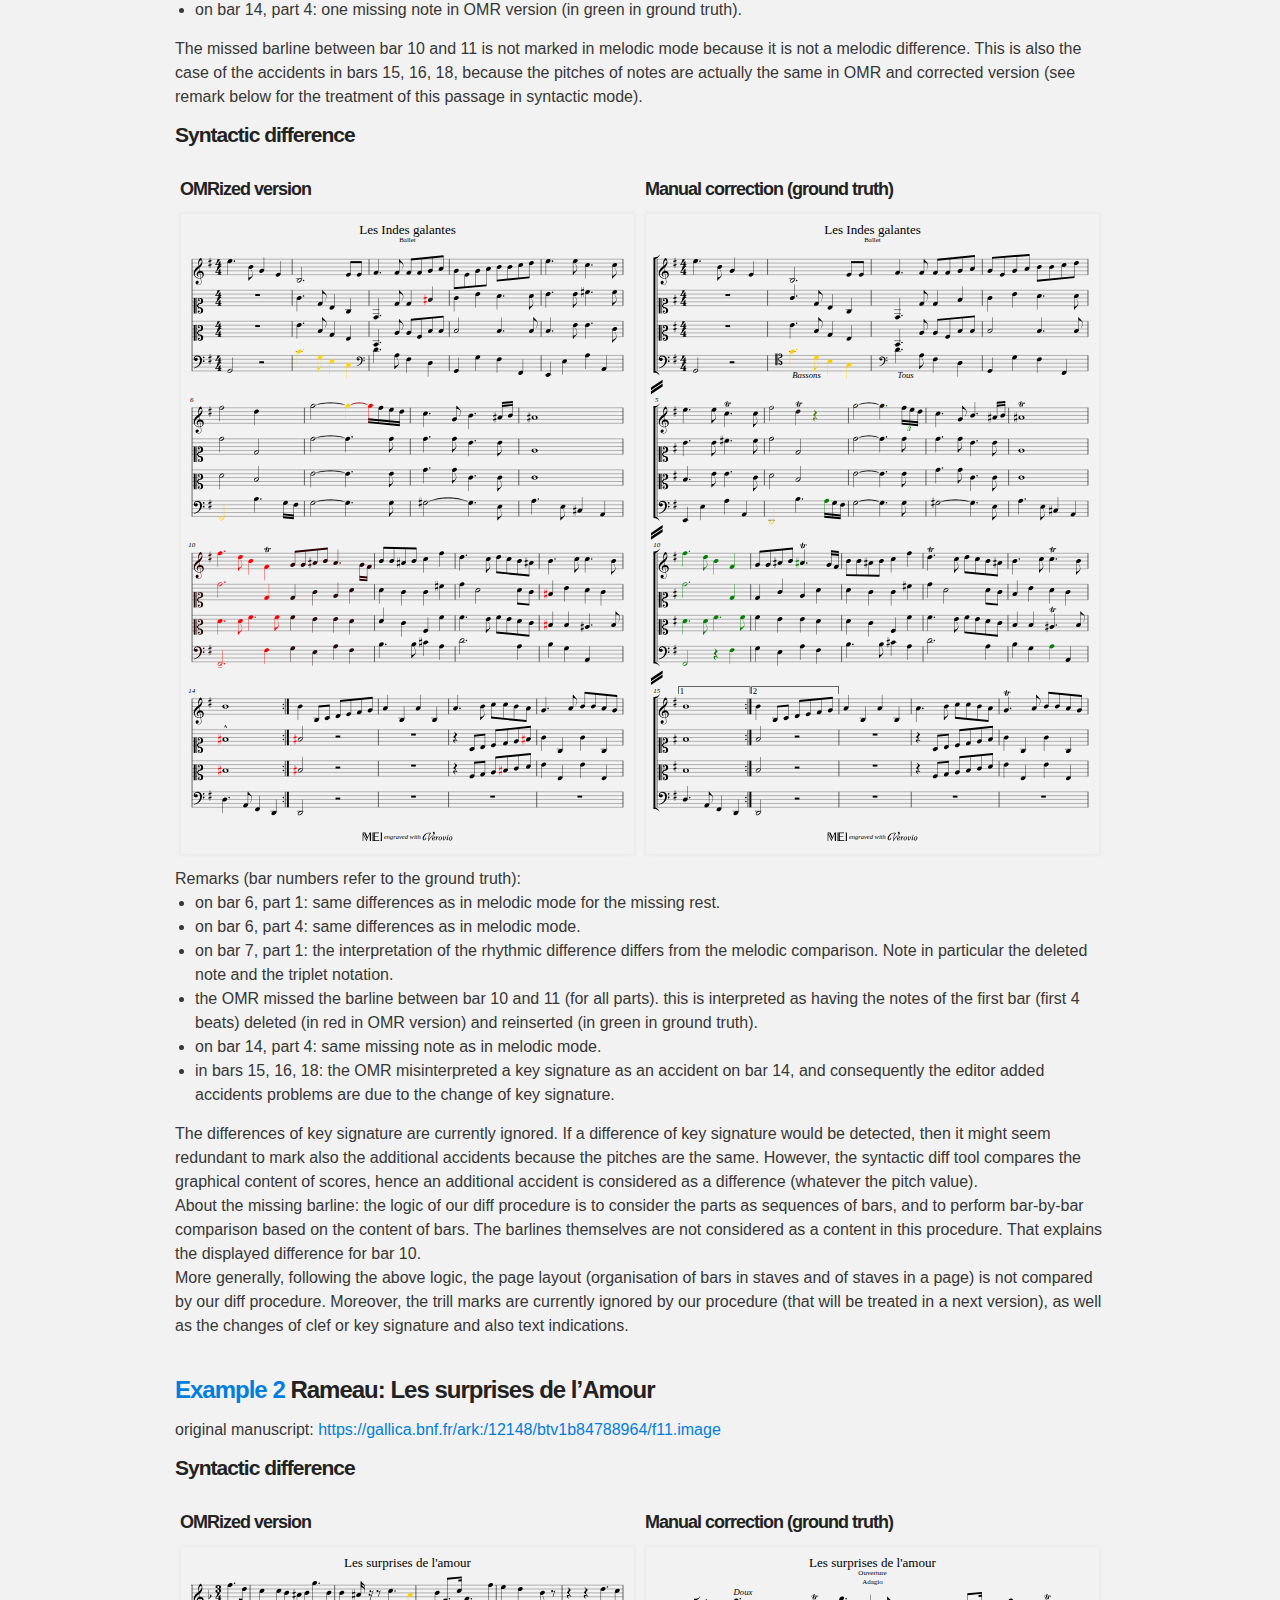
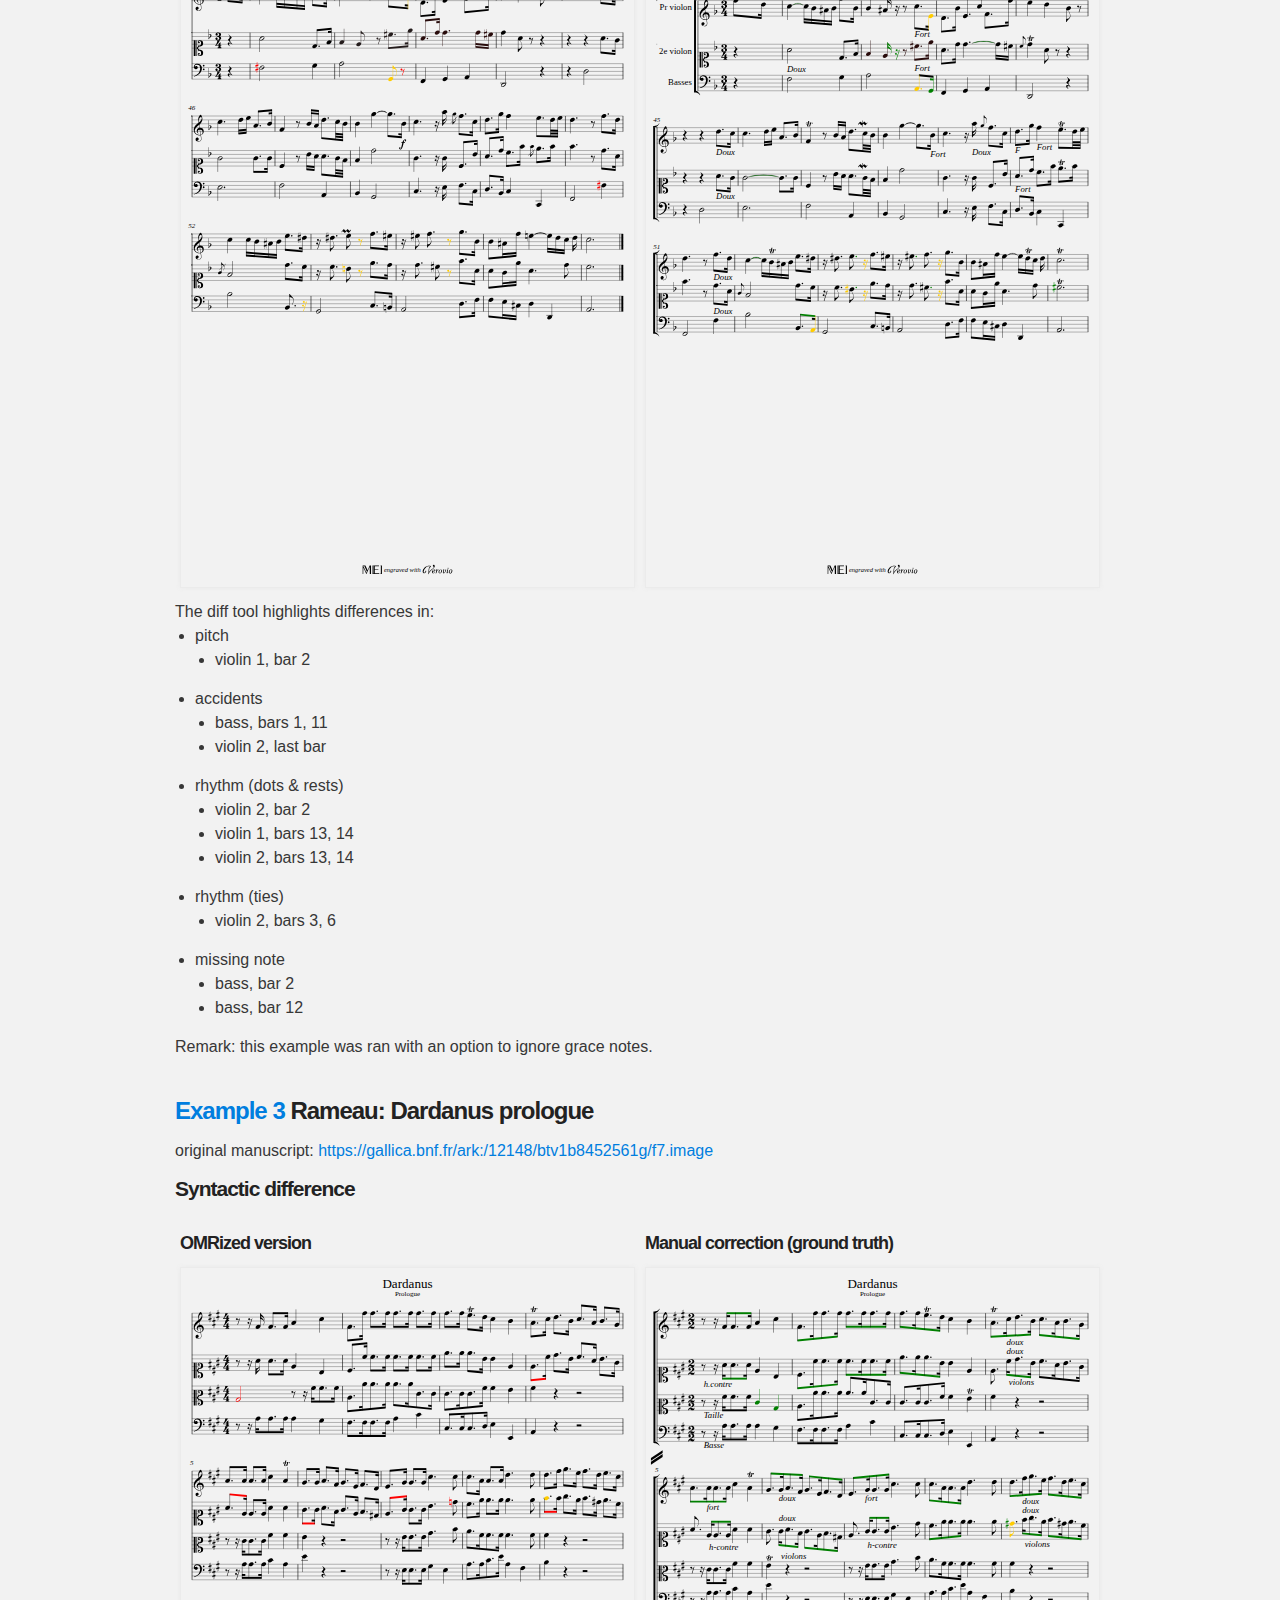
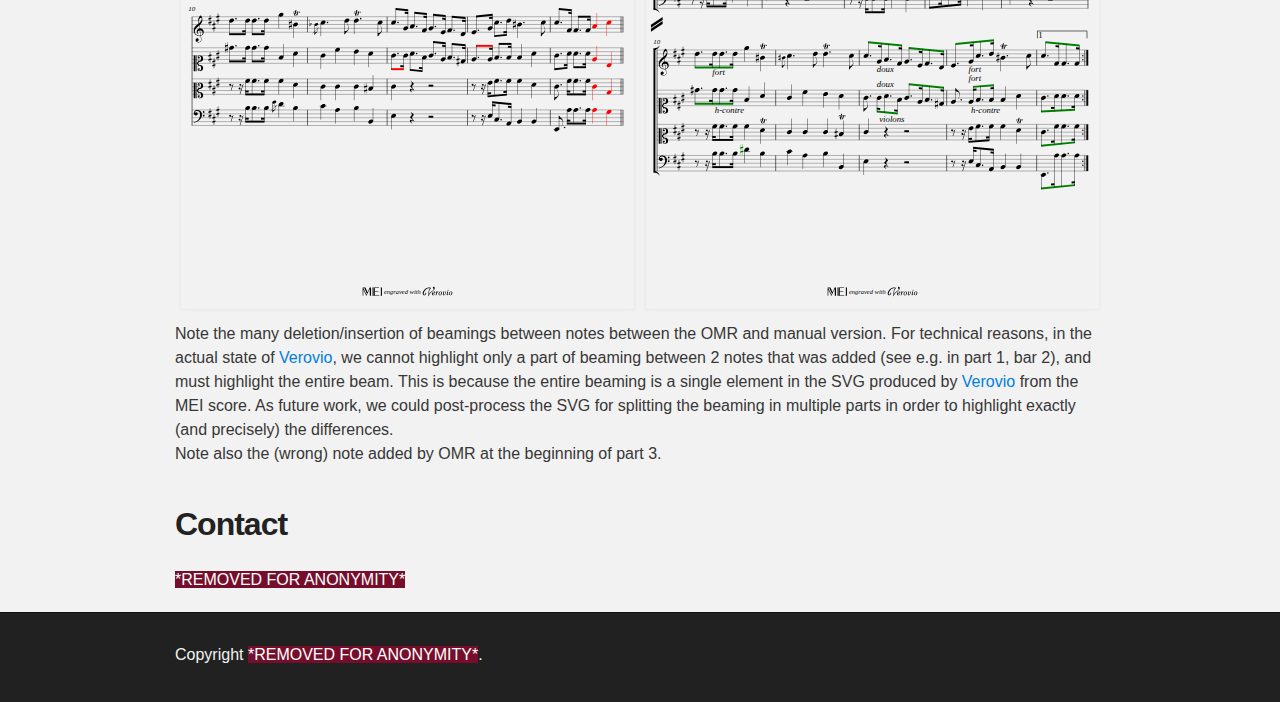
==== commit 7236a072: "example 3" ====
--- a/index.html
+++ b/index.html
@@ -220,7 +220,7 @@
 and must highlight the entire beam. 
 This is because the entire beaming is a single element in the SVG produced by <a href="https://www.verovio.org"> Verovio</a> from the MEI score. 
 As future work, we could post-process the SVG 
-for splitting the beaming in multiple parts in order to highlight exactly (and precisely) the differences.
+for splitting the beaming in multiple parts in order to highlight exactly (and precisely) the differences.<br>
 
 Note also the (wrong) note added by OMR at the beginning of part 3.<br>
 <br>
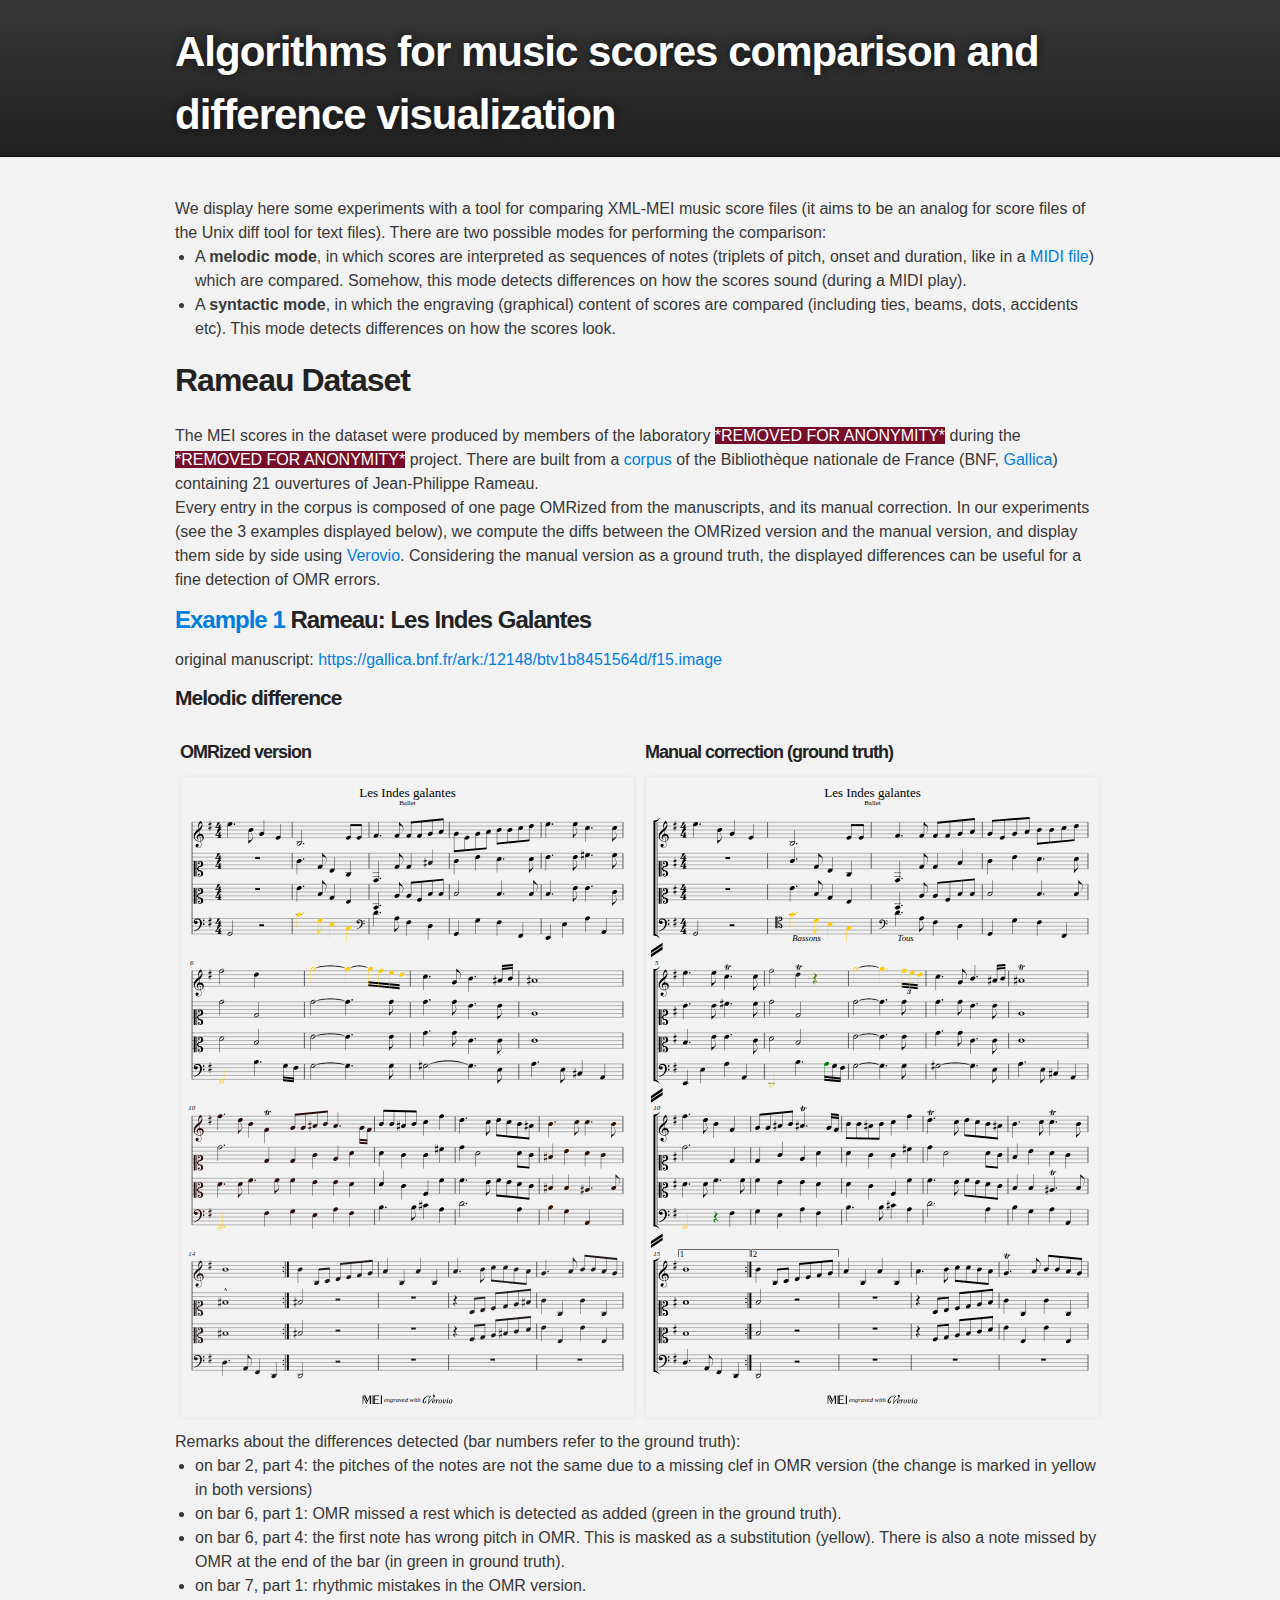
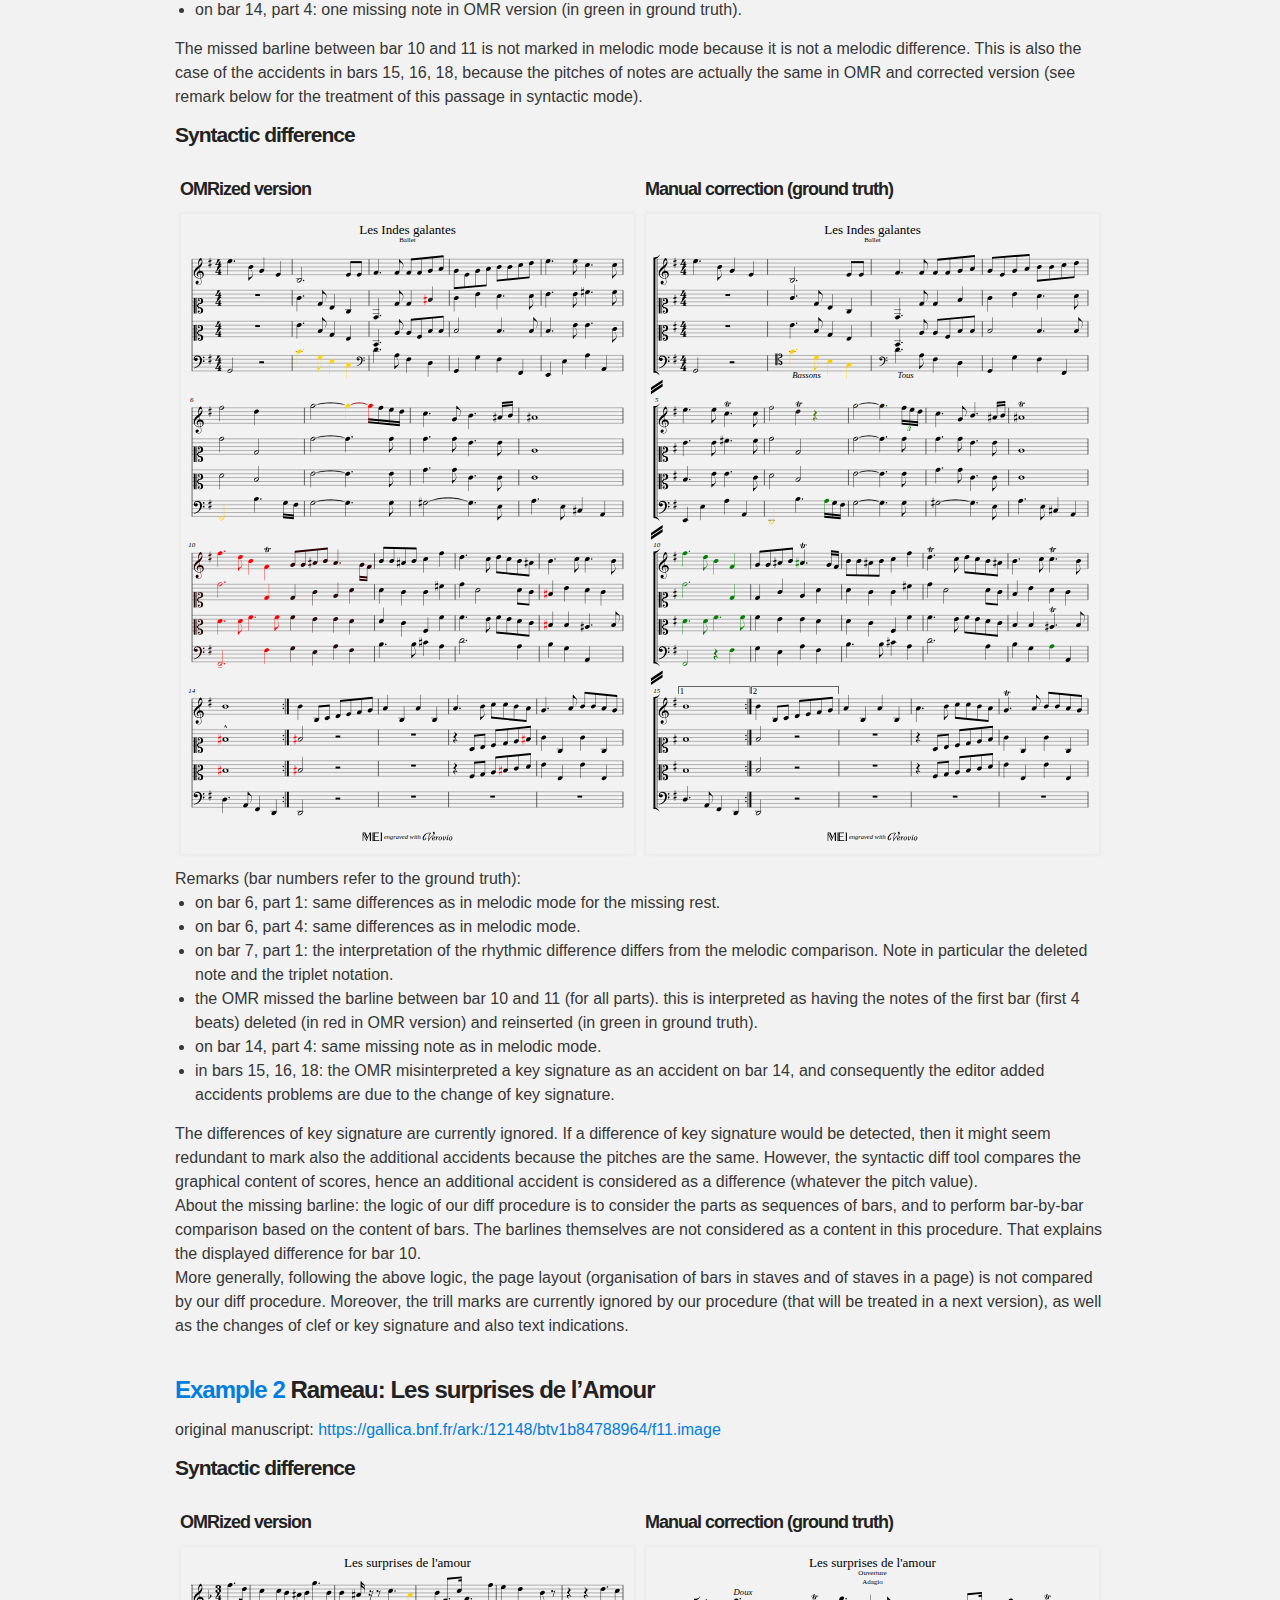
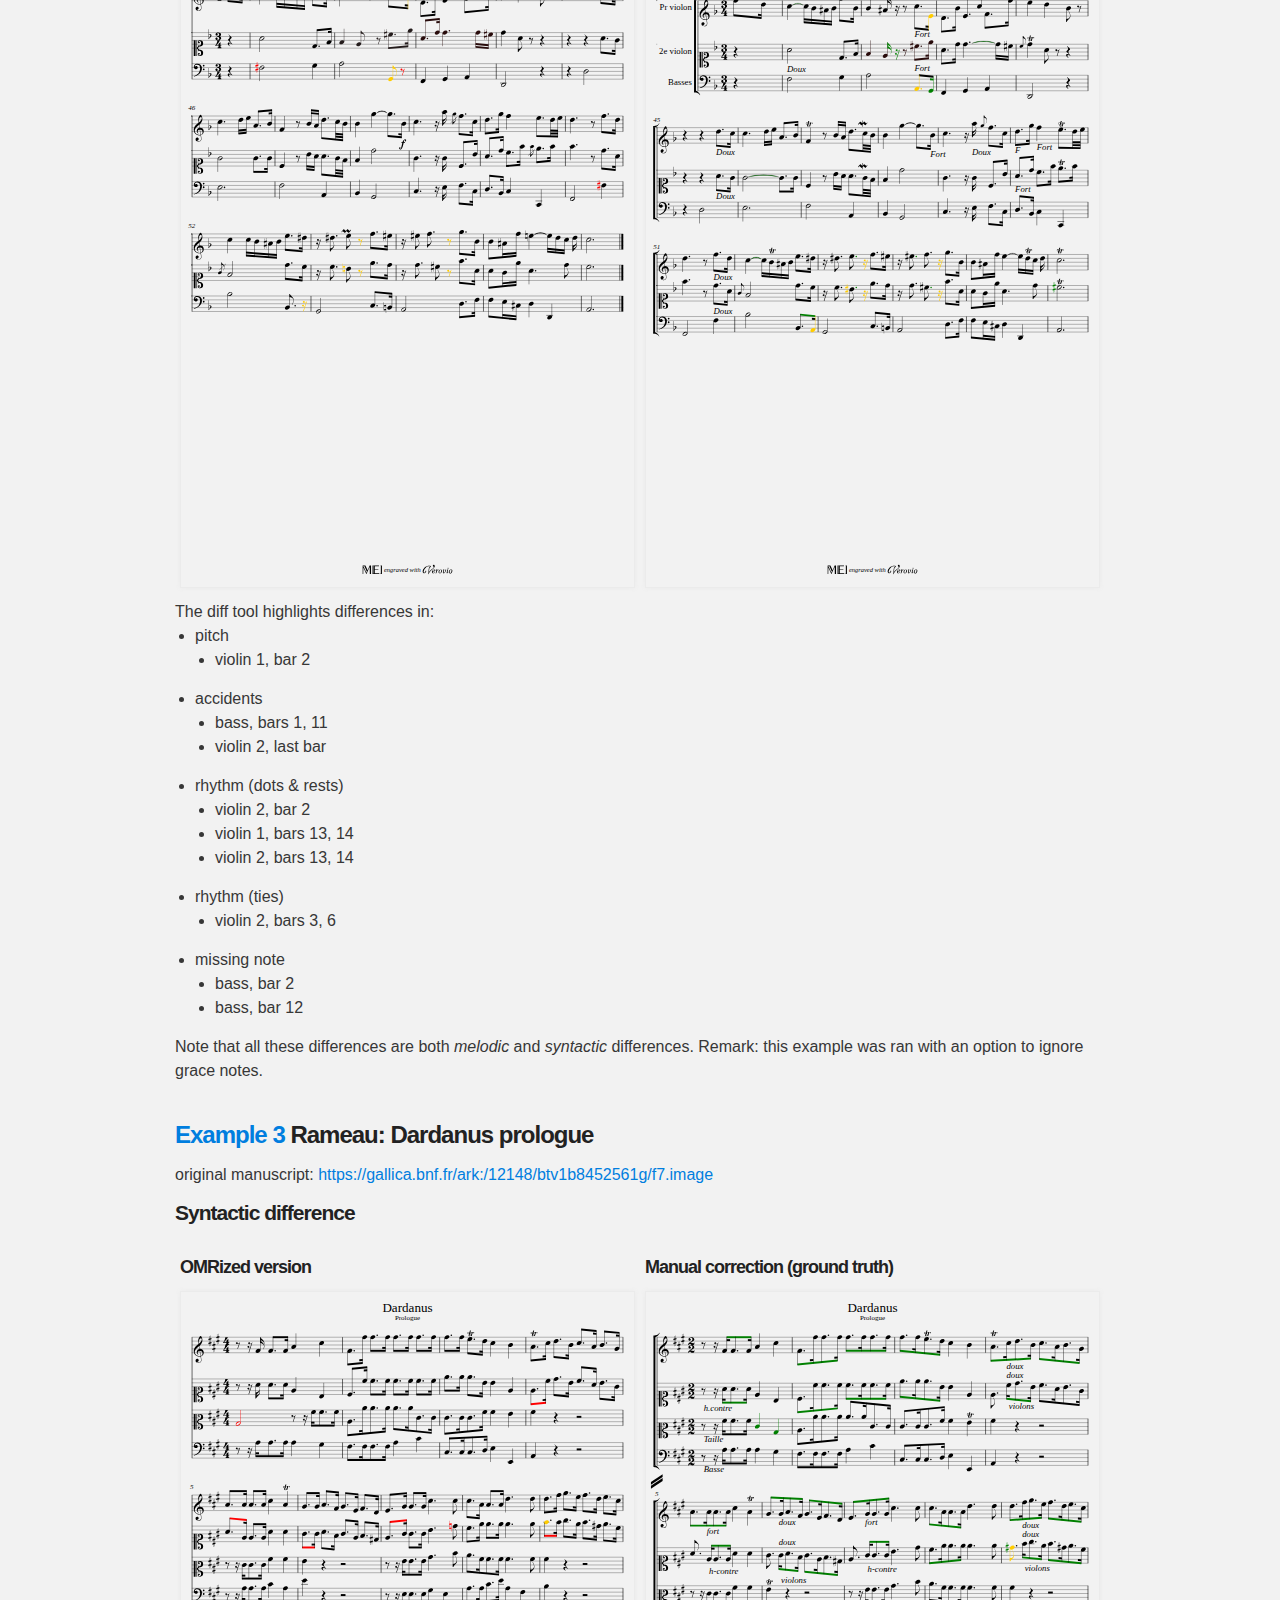
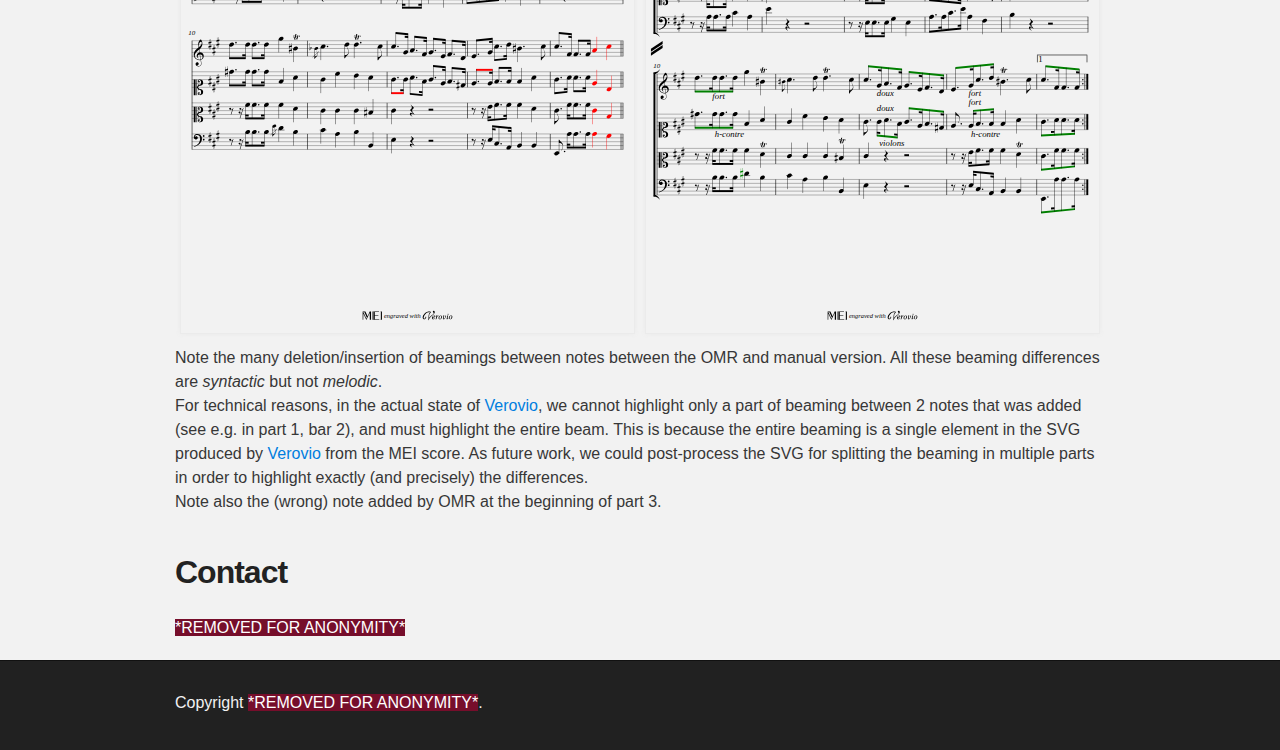
==== commit a4c65de0: "remarks" ====
--- a/index.html
+++ b/index.html
@@ -189,7 +189,7 @@
       </ul>
   </li>
 </ul>
-
+Note that all these differences are both <em>melodic</em> and <em>syntactic</em> differences.
 
 Remark: 
 this example was ran with an option to ignore grace notes.<br>
@@ -215,6 +215,8 @@
 </div>
 
 Note the many deletion/insertion of beamings between notes between the OMR and manual version.
+All these beaming differences are <em>syntactic</em> but not <em>melodic</em>.<br>
+
 For technical reasons, in the actual state of <a href="https://www.verovio.org"> Verovio</a>, 
 we cannot highlight only a part of beaming between 2 notes that was added (see e.g. in part 1, bar 2), 
 and must highlight the entire beam. 
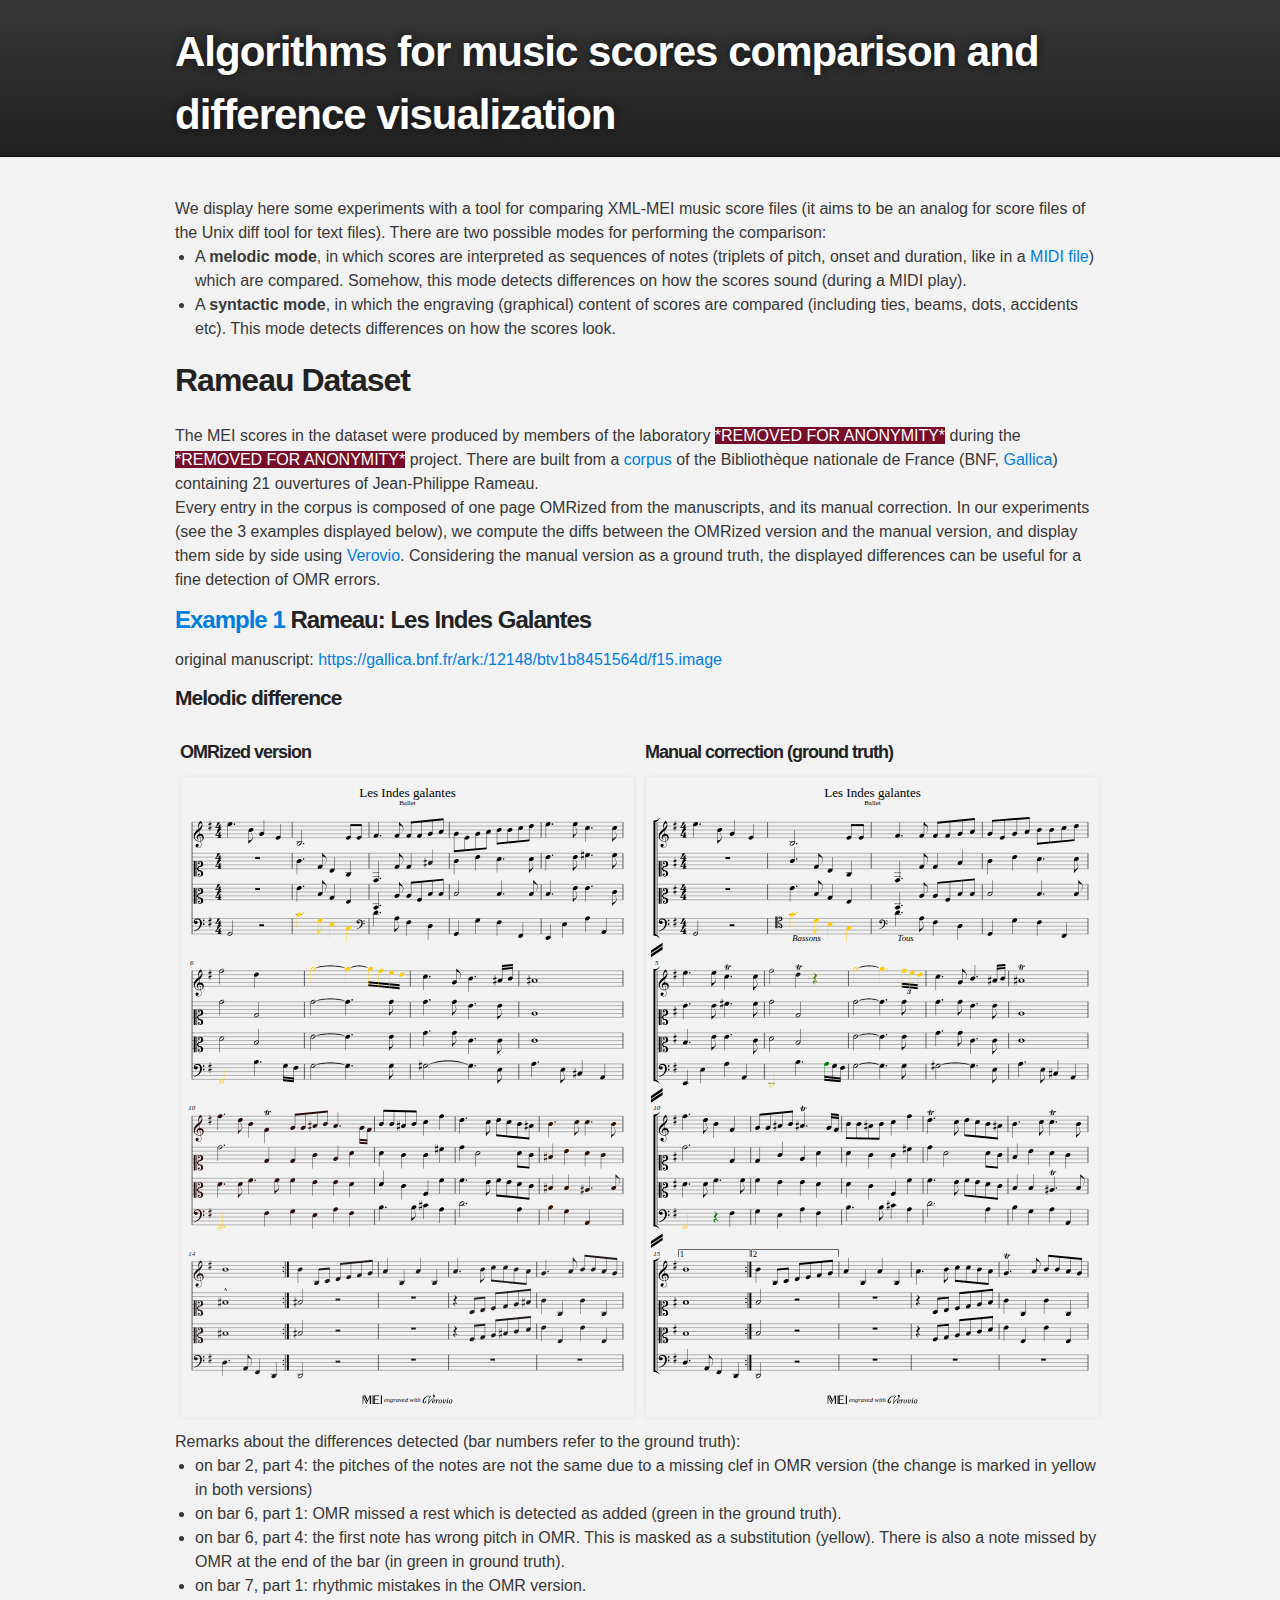
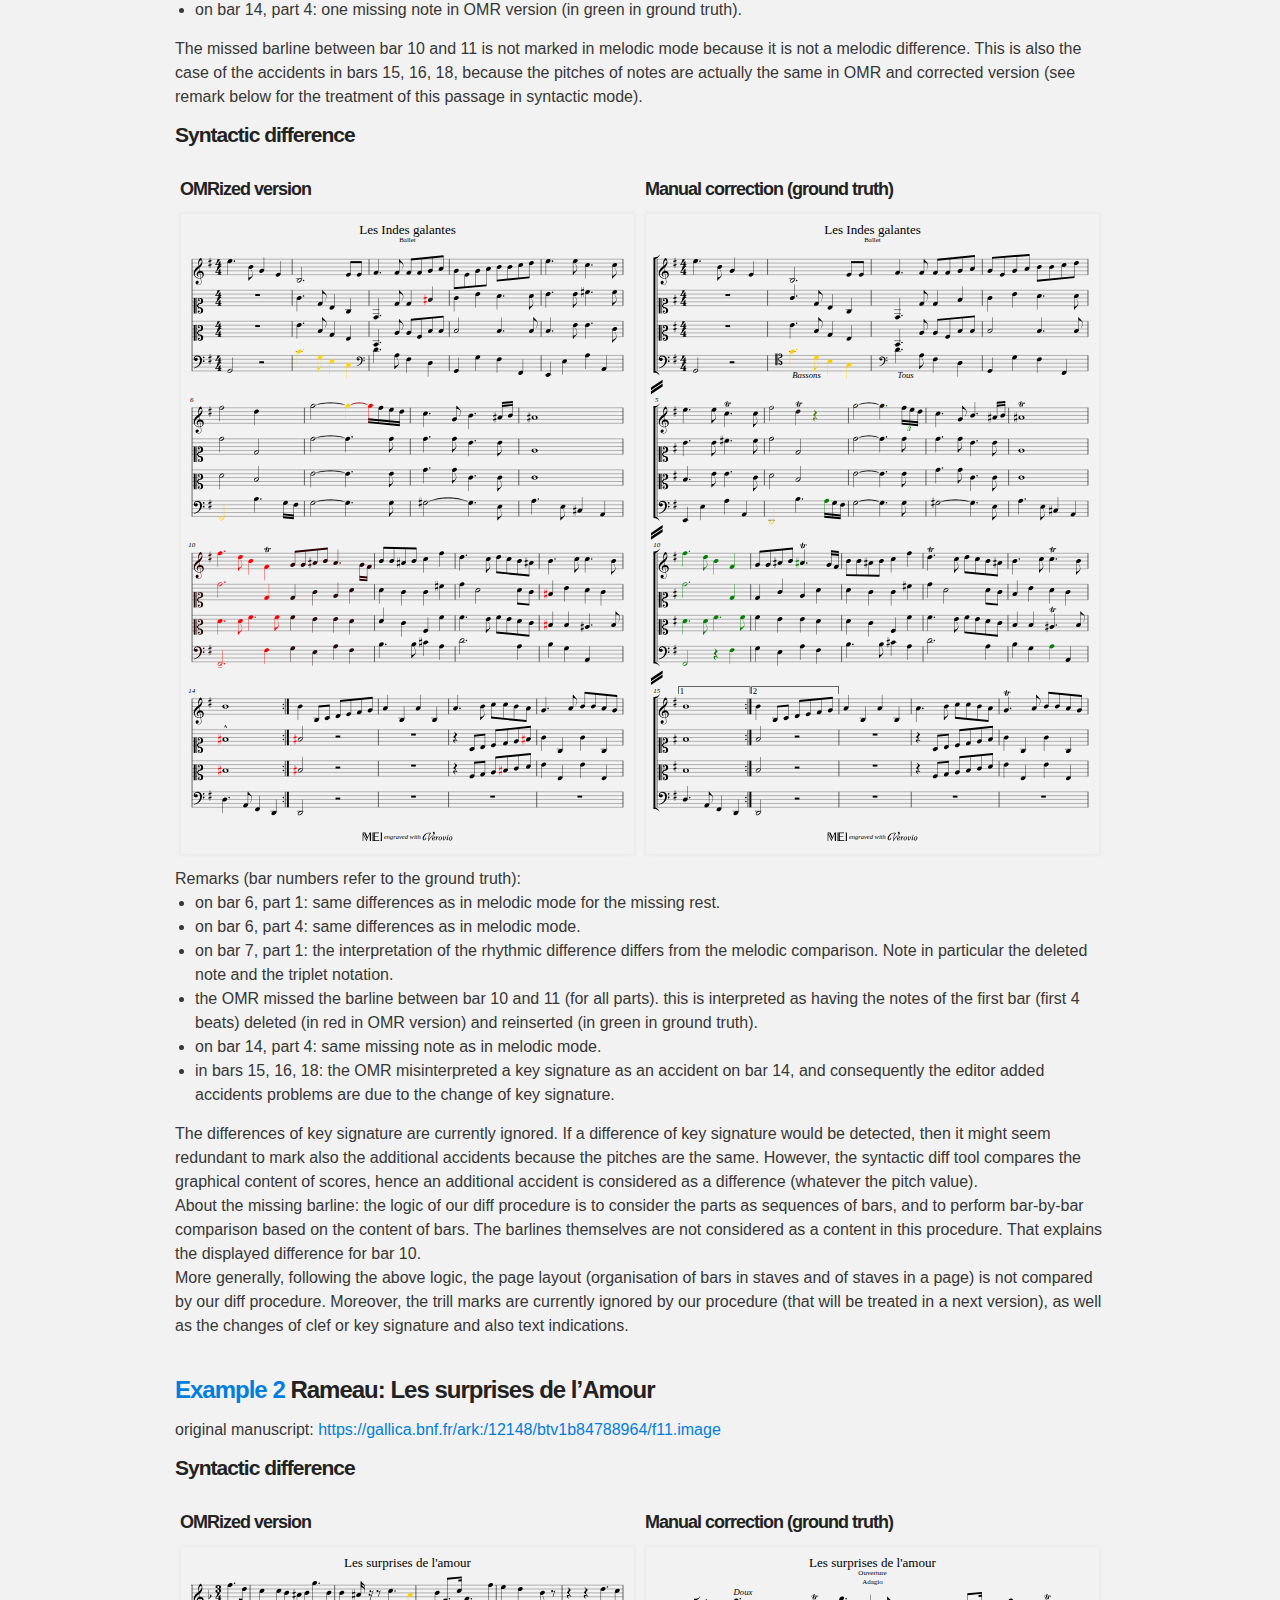
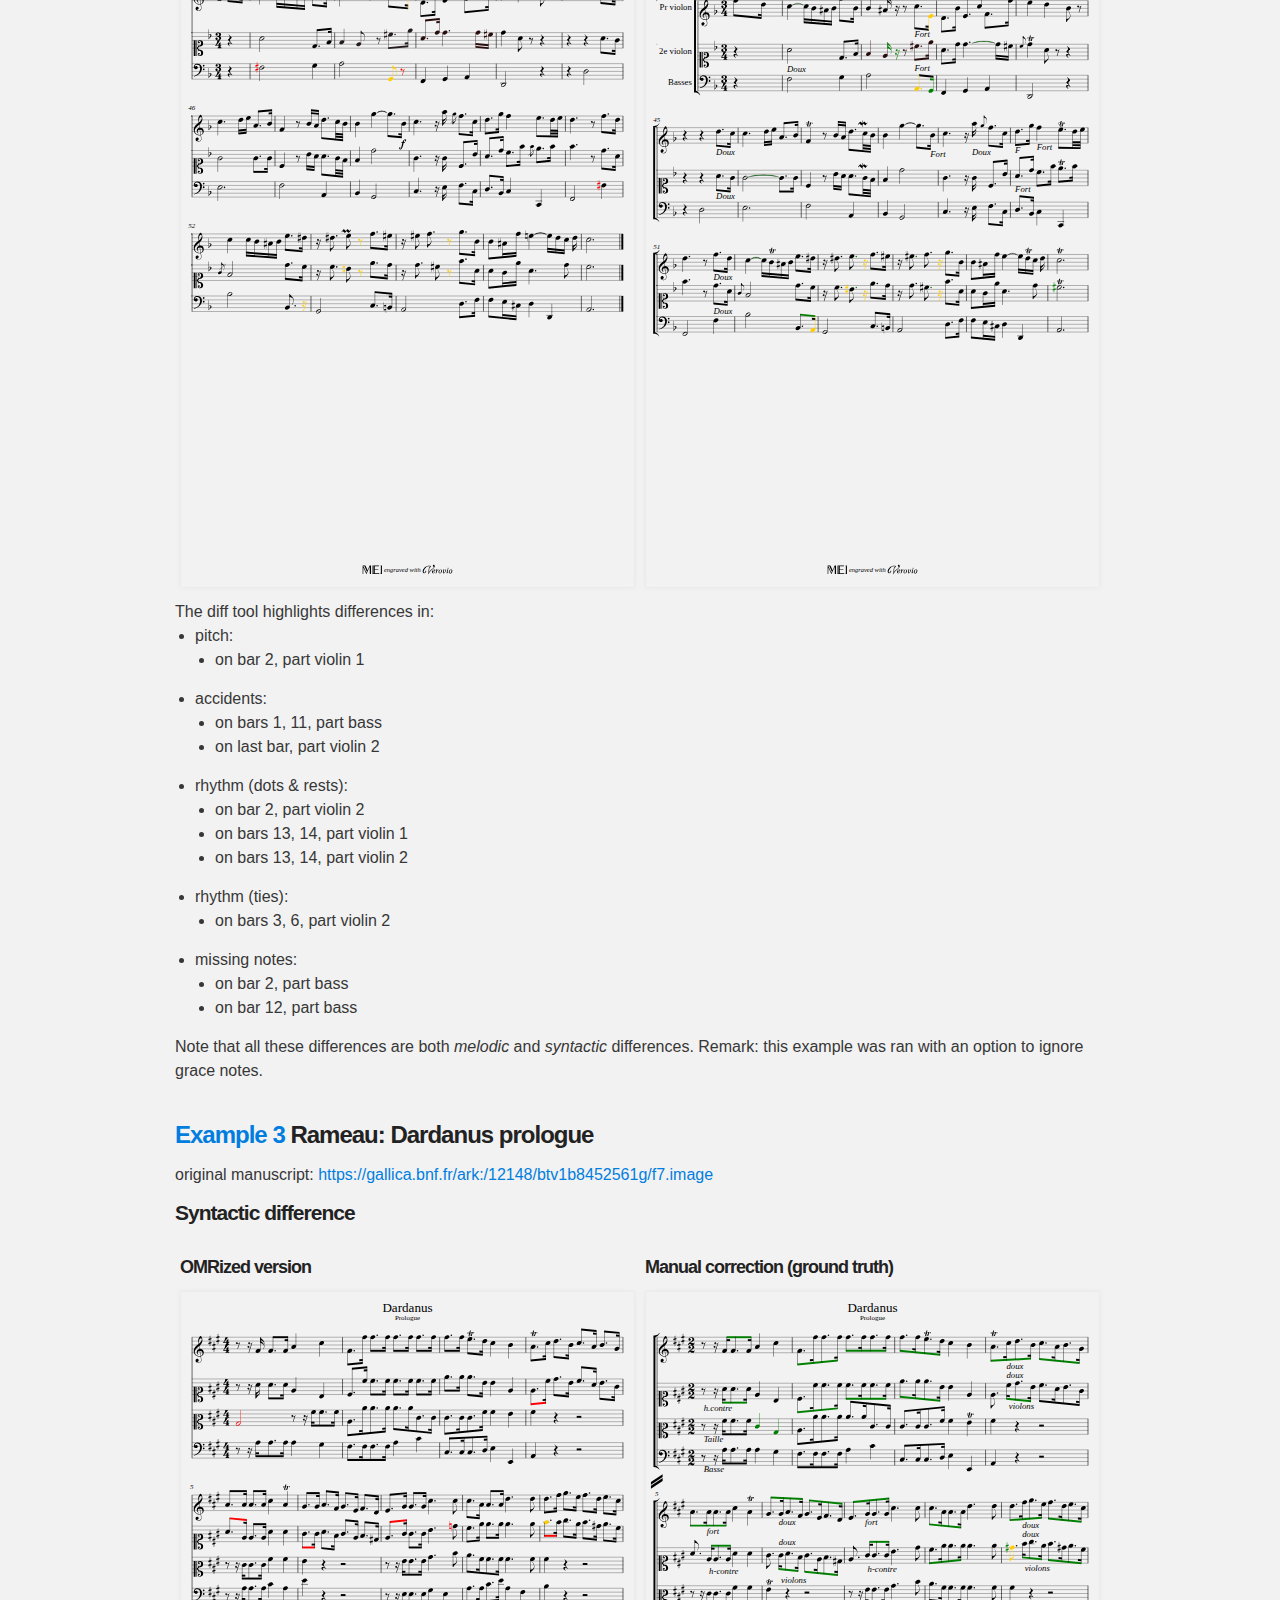
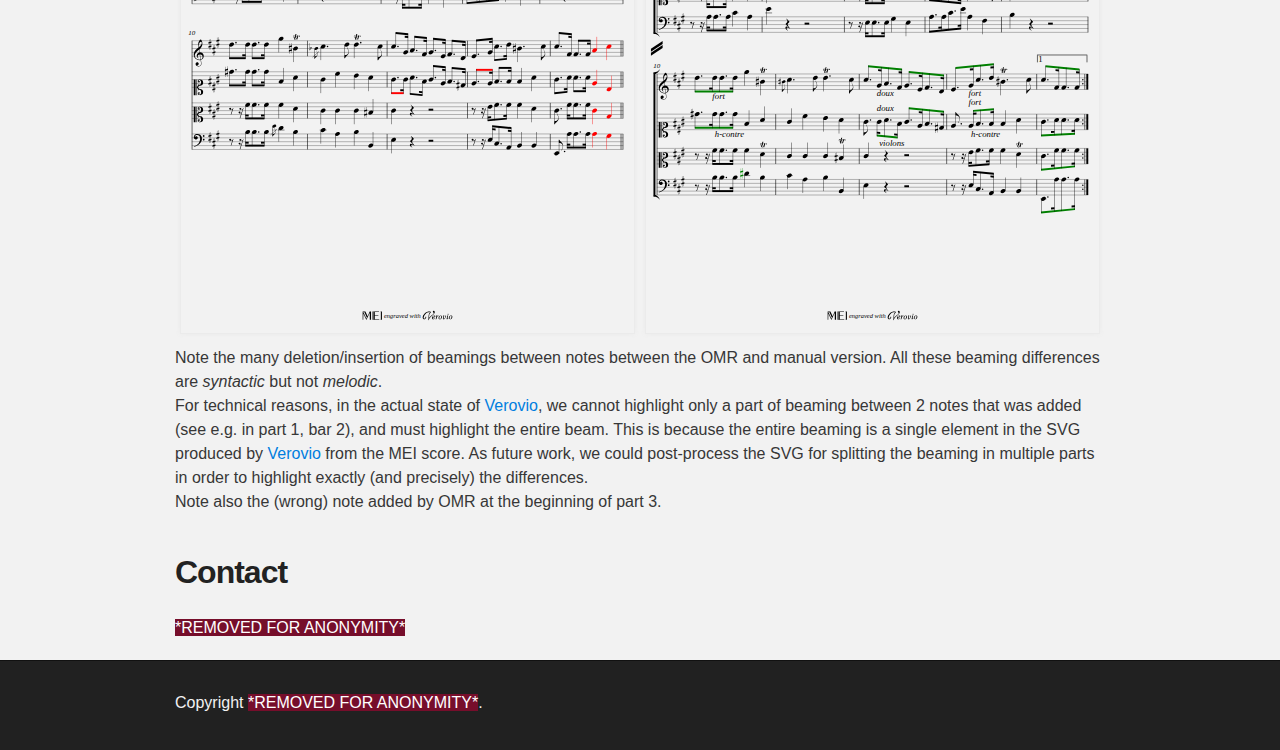
==== commit 40f73ba2: "remarks" ====
--- a/index.html
+++ b/index.html
@@ -157,35 +157,35 @@
 
 The diff tool highlights differences in:
 <ul>        
-  <li> pitch
-      <ul>
-      <li> violin 1, bar 2</li>
-      </ul>
-  </li>
-  <li> accidents
-      <ul>
-      <li> bass, bars 1, 11</li>
-      <li> violin 2, last bar</li>
-      </ul>
-  </li>
-  <li> rhythm (dots & rests)
-      <ul>
-      <li> violin 2, bar 2</li>
-      <li> violin 1, bars 13, 14</li>
-      <li> violin 2, bars 13, 14</li>
-      </ul>
-  </li>
-
-  <li> rhythm (ties)
-      <ul>
-      <li> violin 2, bars 3, 6</li>
+  <li> pitch:
+      <ul>
+      <li> on bar 2, part violin 1</li>
+      </ul>
+  </li>
+  <li> accidents:
+      <ul>
+      <li> on bars 1, 11, part bass</li>
+      <li> on last bar, part violin 2</li>
+      </ul>
+  </li>
+  <li> rhythm (dots & rests):
+      <ul>
+      <li> on bar 2, part violin 2</li>
+      <li> on bars 13, 14, part violin 1</li>
+      <li> on bars 13, 14, part violin 2</li>
+      </ul>
+  </li>
+
+  <li> rhythm (ties):
+      <ul>
+      <li> on bars 3, 6, part violin 2</li>
       </ul>
   </li>
       
-  <li> missing note
-      <ul>
-      <li>  bass, bar 2</li>
-      <li> bass, bar 12</li>
+  <li> missing notes:
+      <ul>
+      <li> on bar 2, part bass</li>
+      <li> on bar 12, part bass</li>
       </ul>
   </li>
 </ul>
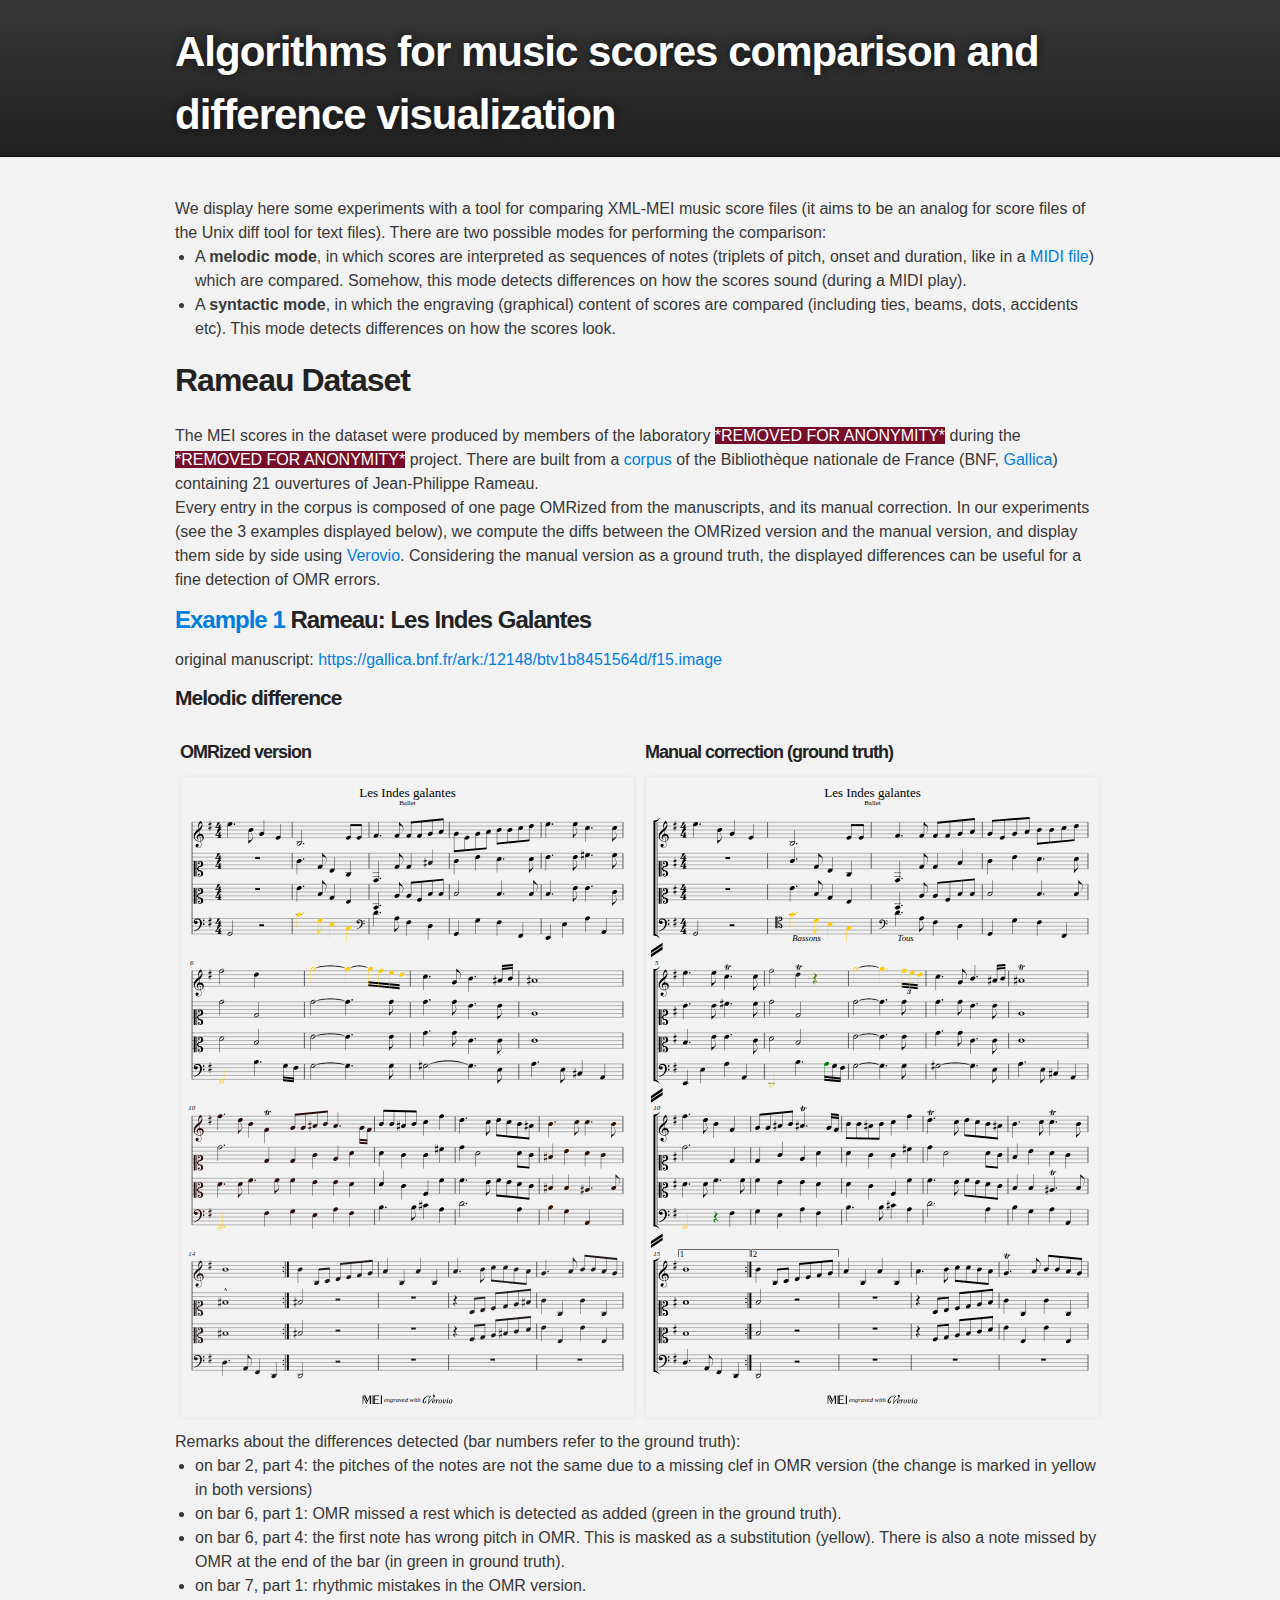
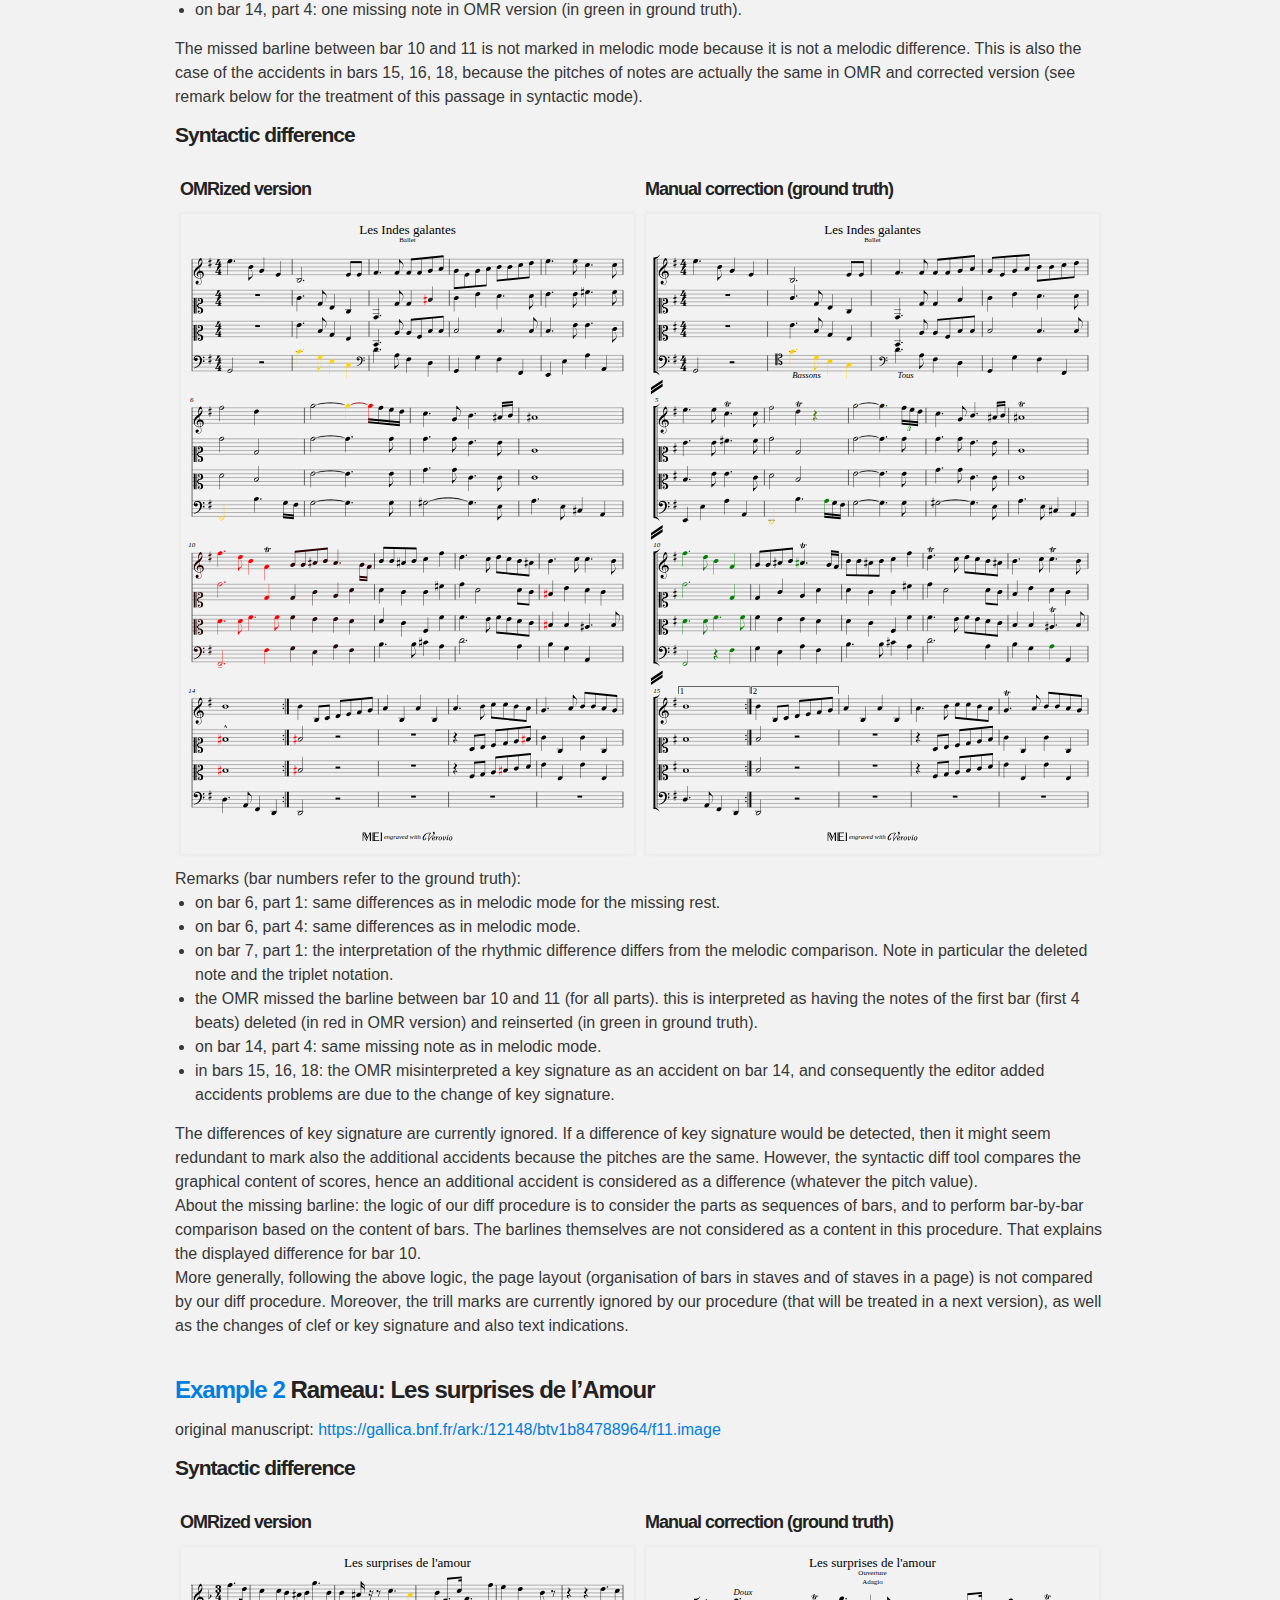
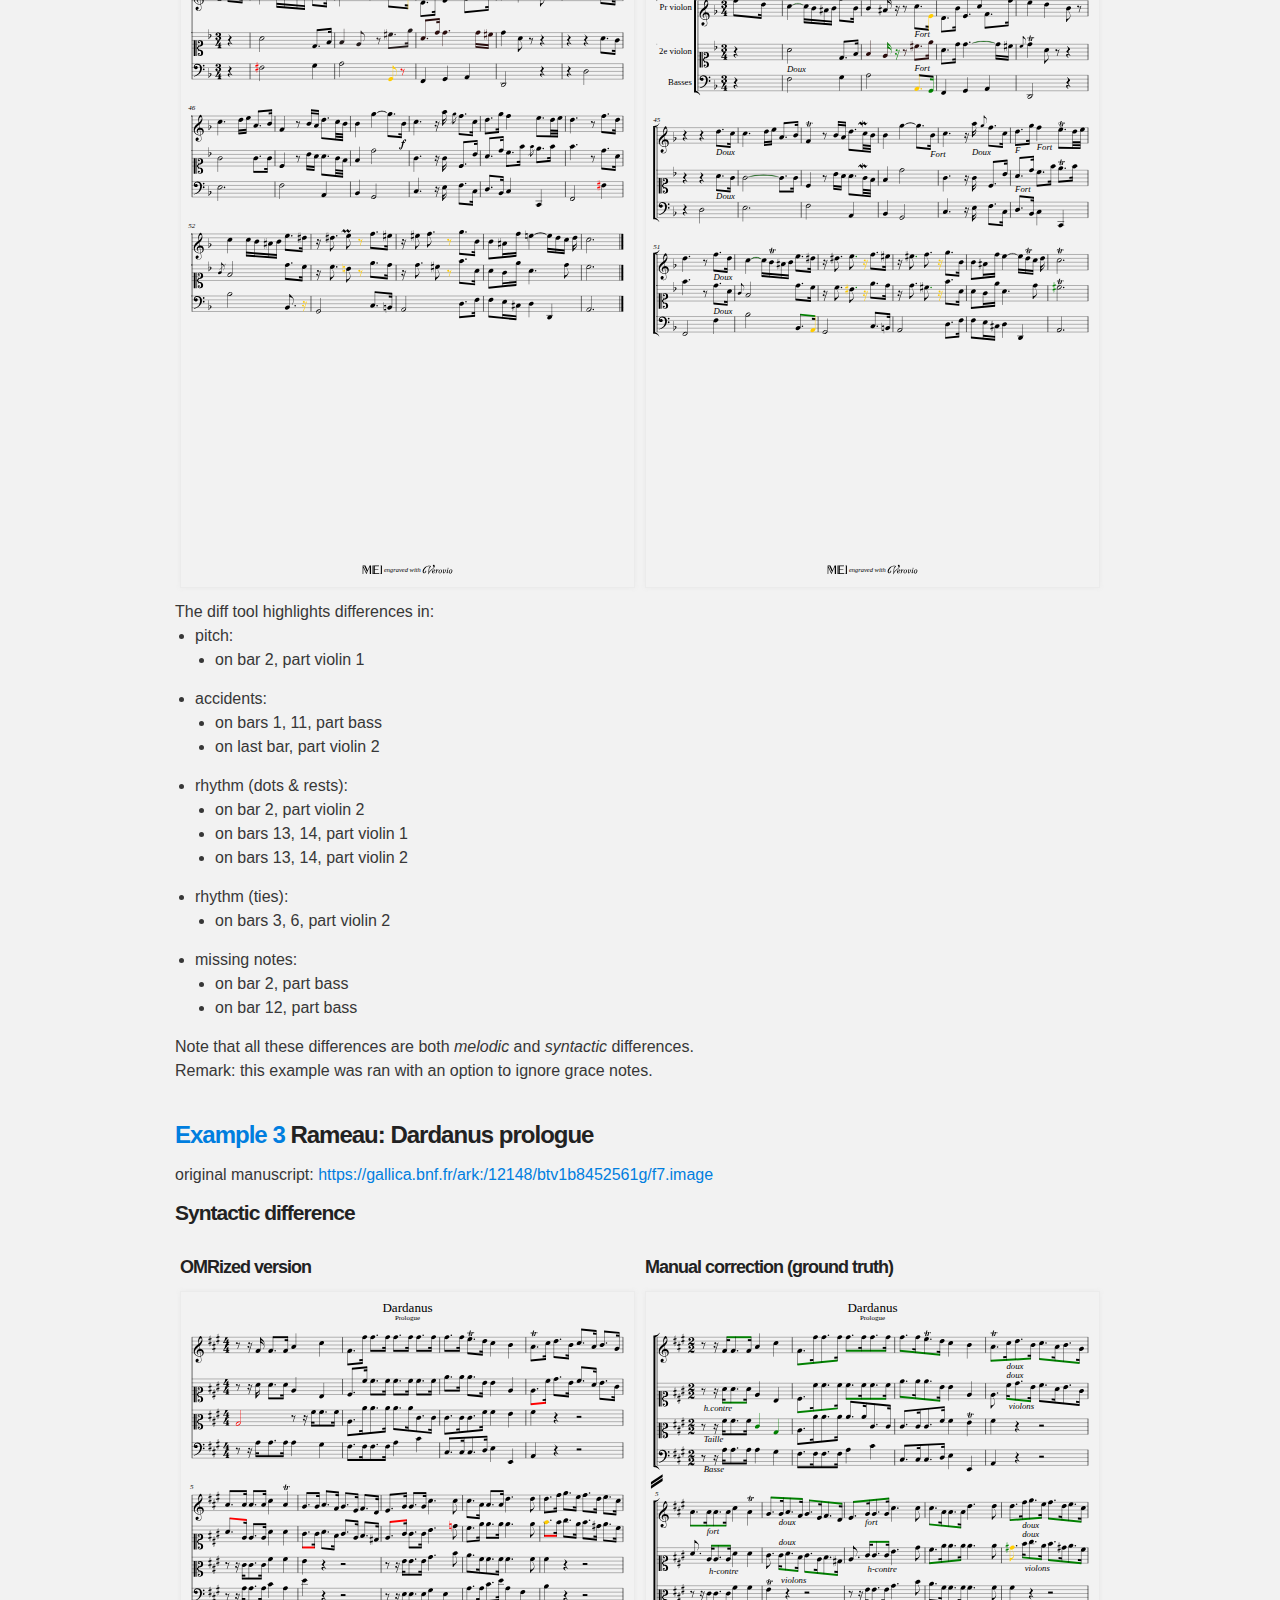
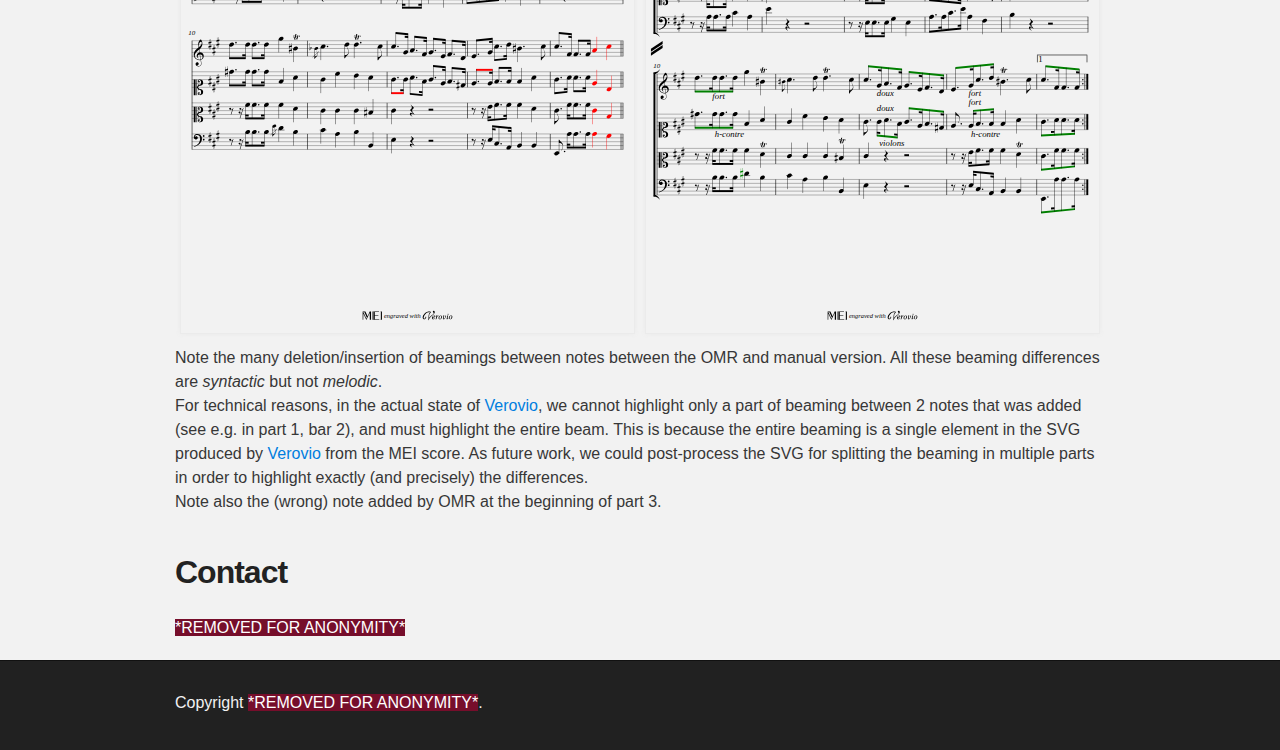
==== commit 34dfa92b: "remarks" ====
--- a/index.html
+++ b/index.html
@@ -189,7 +189,7 @@
       </ul>
   </li>
 </ul>
-Note that all these differences are both <em>melodic</em> and <em>syntactic</em> differences.
+Note that all these differences are both <em>melodic</em> and <em>syntactic</em> differences.<br>
 
 Remark: 
 this example was ran with an option to ignore grace notes.<br>
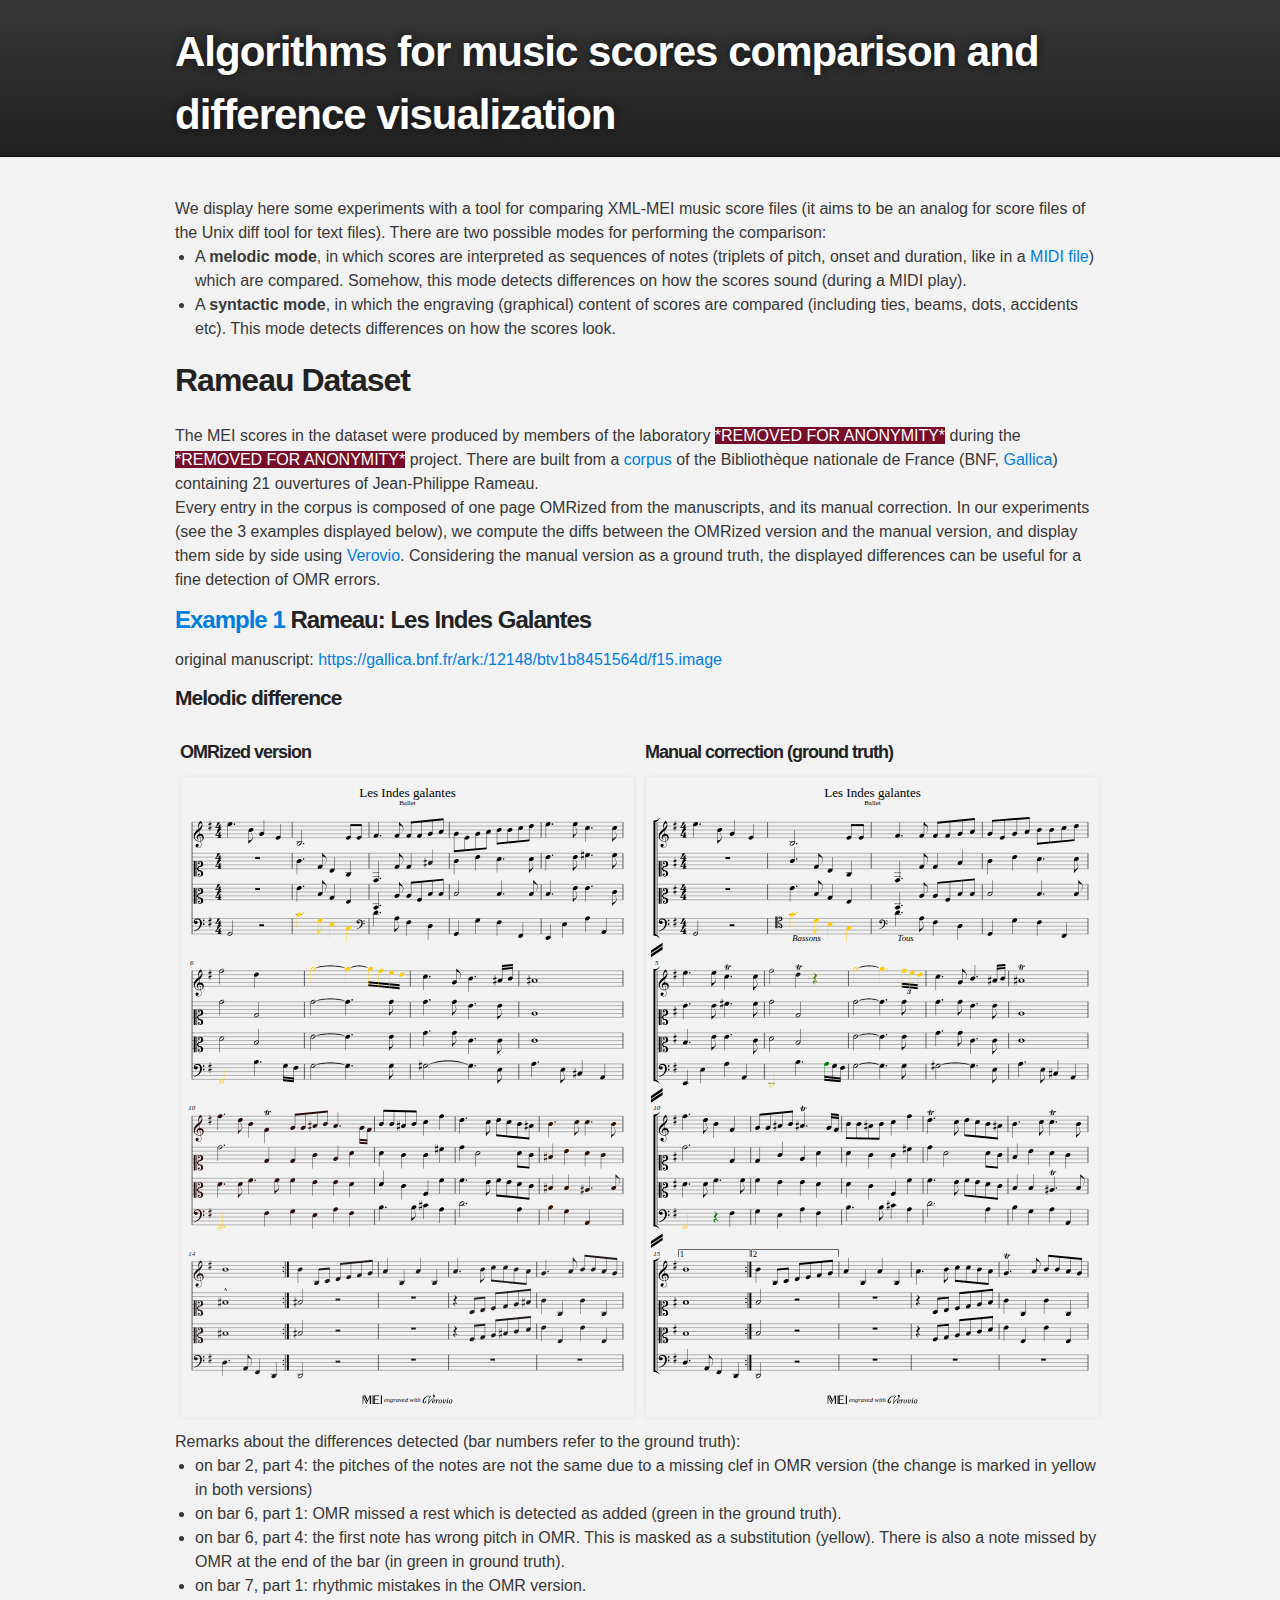
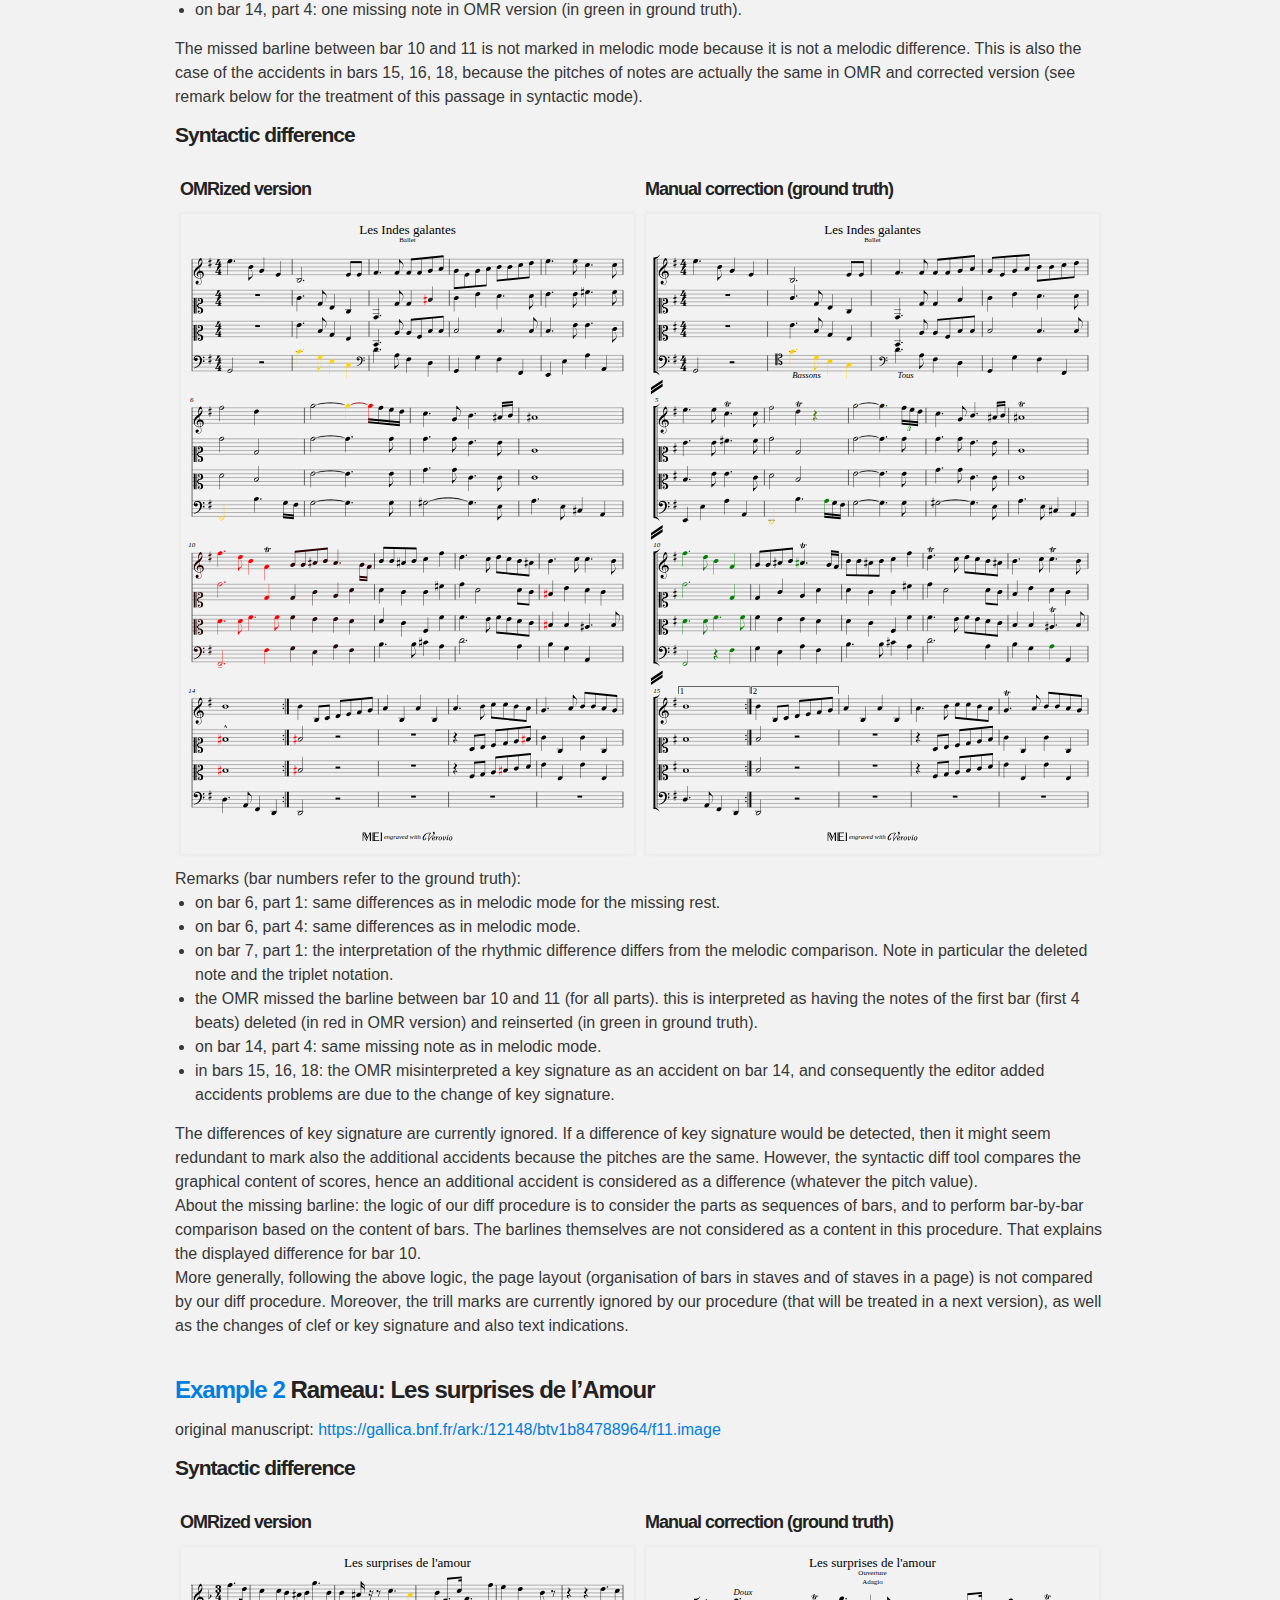
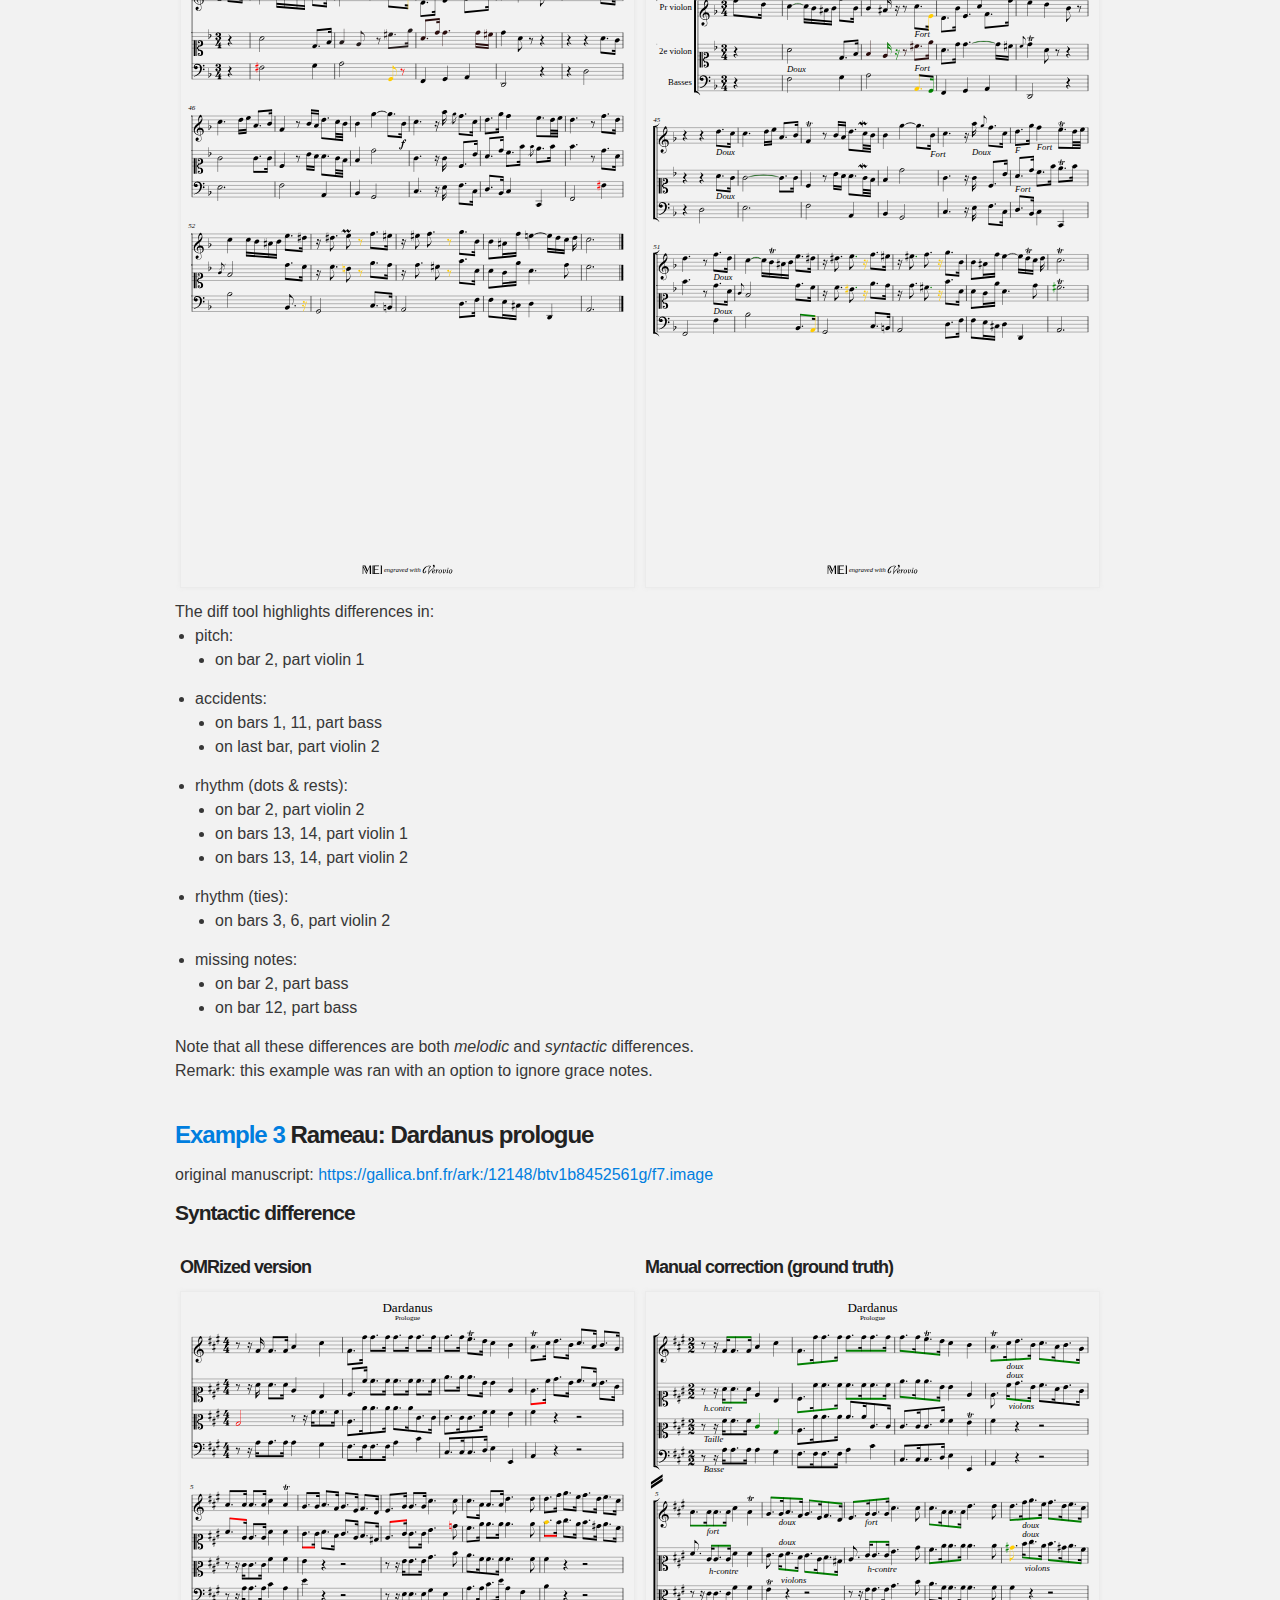
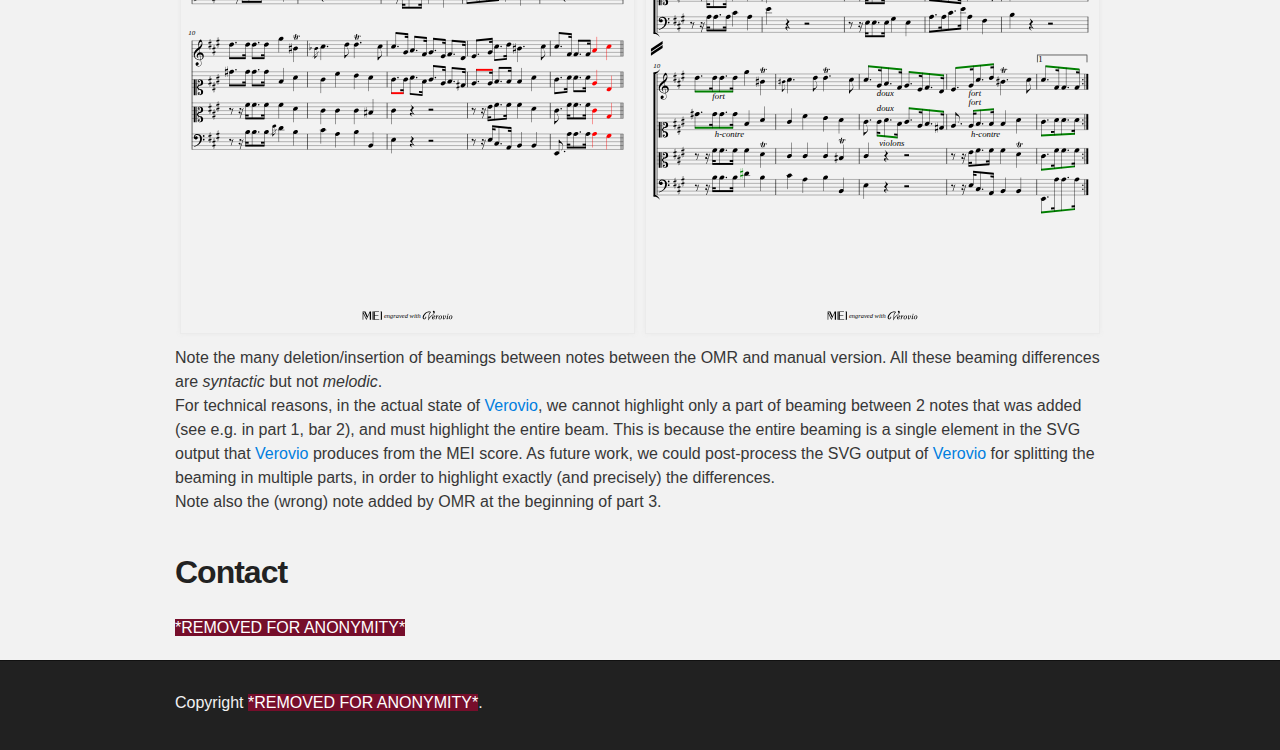
==== commit dfbadda3: "remarks" ====
--- a/index.html
+++ b/index.html
@@ -220,9 +220,9 @@
 For technical reasons, in the actual state of <a href="https://www.verovio.org"> Verovio</a>, 
 we cannot highlight only a part of beaming between 2 notes that was added (see e.g. in part 1, bar 2), 
 and must highlight the entire beam. 
-This is because the entire beaming is a single element in the SVG produced by <a href="https://www.verovio.org"> Verovio</a> from the MEI score. 
-As future work, we could post-process the SVG 
-for splitting the beaming in multiple parts in order to highlight exactly (and precisely) the differences.<br>
+This is because the entire beaming is a single element in the SVG output that <a href="https://www.verovio.org"> Verovio</a> produces from the MEI score. 
+As future work, we could post-process the SVG output of <a href="https://www.verovio.org"> Verovio</a>
+for splitting the beaming in multiple parts, in order to highlight exactly (and precisely) the differences.<br>
 
 Note also the (wrong) note added by OMR at the beginning of part 3.<br>
 <br>
